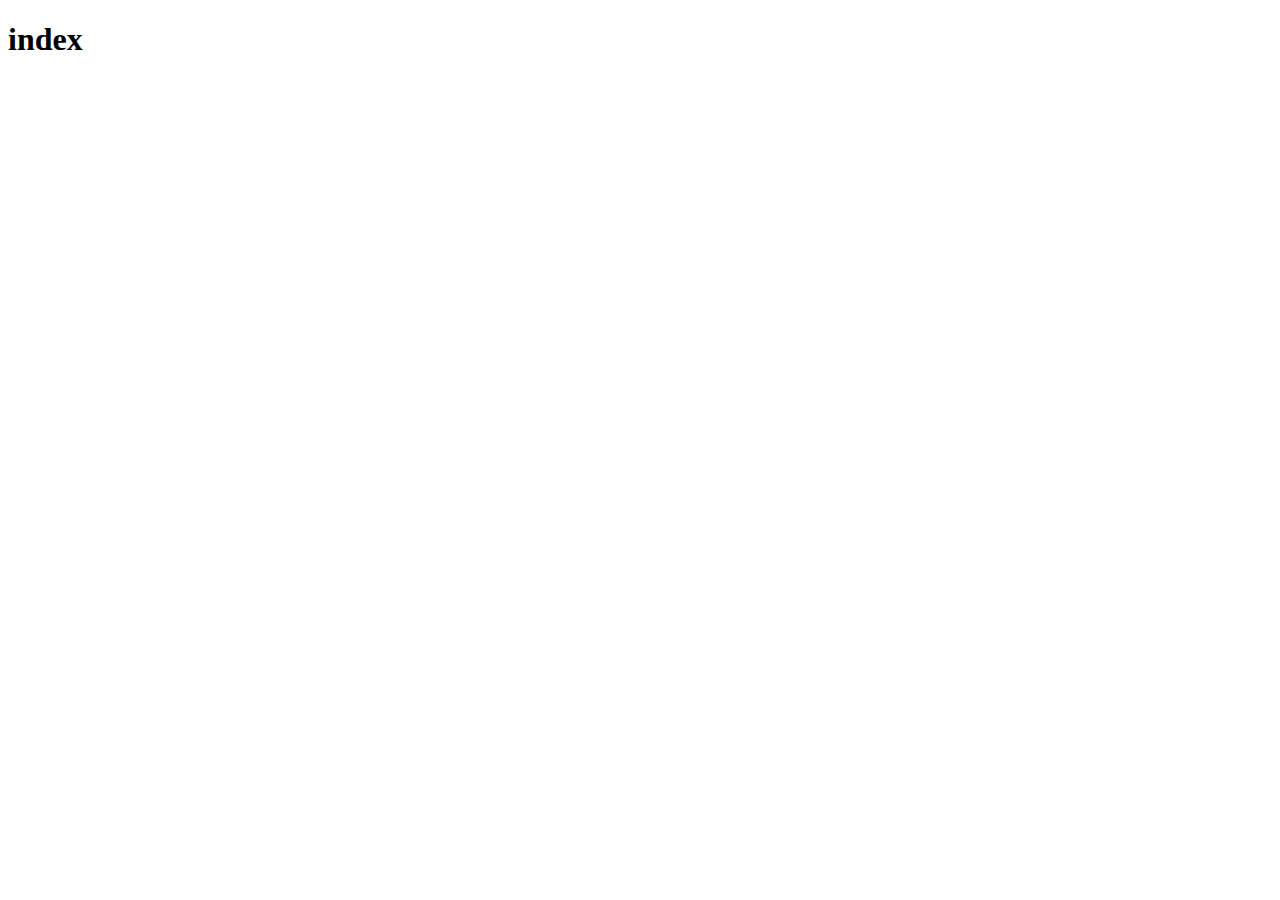
==== index.html @ ee5a2480 "完成了注册和登录的功能开发" ====
<!DOCTYPE html>
<html lang="en">

<head>
    <meta charset="UTF-8">
    <meta http-equiv="X-UA-Compatible" content="IE=edge">
    <meta name="viewport" content="width=device-width, initial-scale=1.0">
    <title>Document</title>
</head>

<body>
    <h1>index</h1>
</body>

</html>
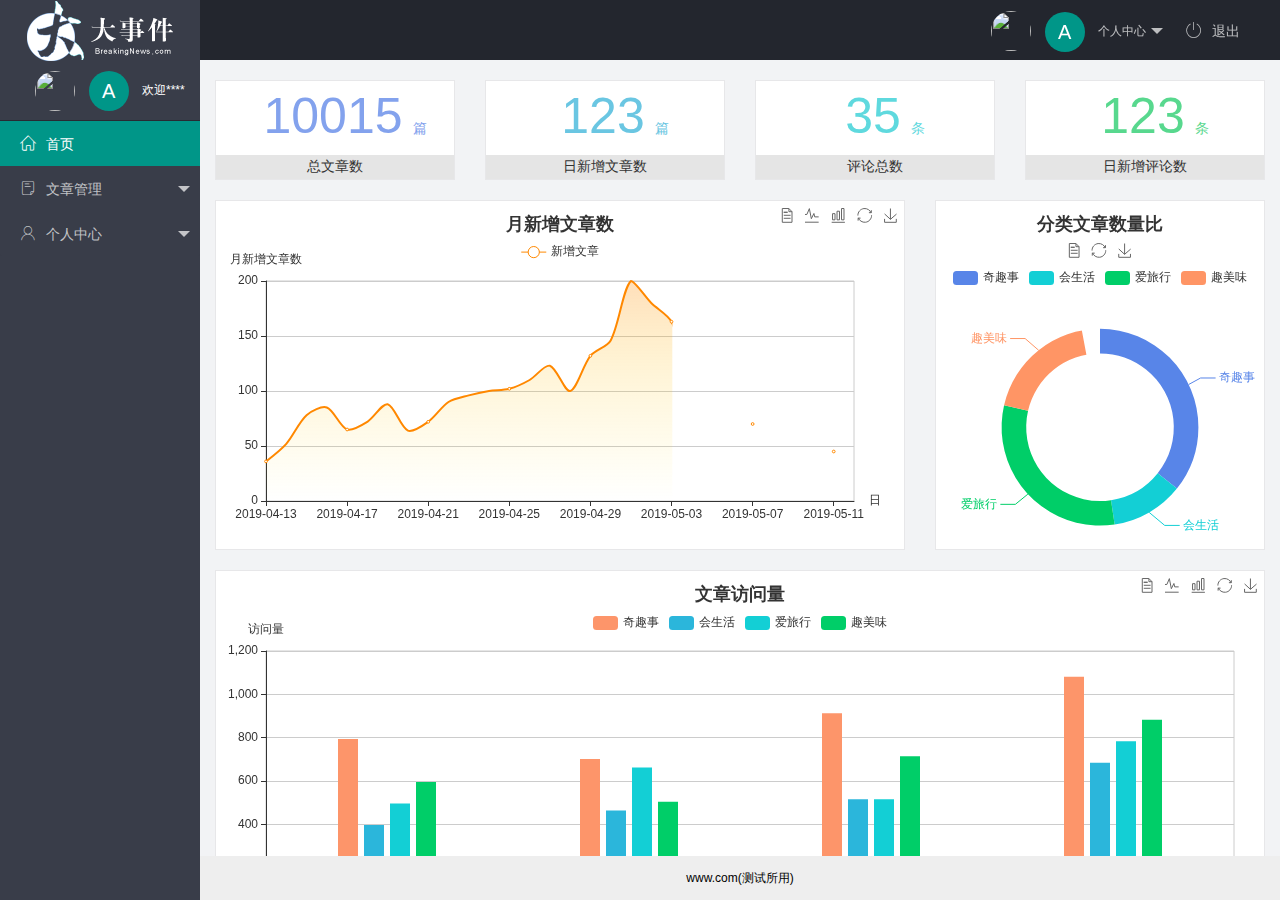
==== commit 247cc9f0: "完成了主页功能的开发" ====
--- a/index.html
+++ b/index.html
@@ -5,11 +5,96 @@
     <meta charset="UTF-8">
     <meta http-equiv="X-UA-Compatible" content="IE=edge">
     <meta name="viewport" content="width=device-width, initial-scale=1.0">
-    <title>Document</title>
+    <title>后台页面管理</title>
+    <link rel="stylesheet" href="/assets/lib/layui/css/layui.css">
+    <link rel="stylesheet" href="/assets/fonts/iconfont.css">
+    <link rel="stylesheet" href="/assets/css/index.css">
 </head>
 
 <body>
-    <h1>index</h1>
+    <div class="layui-layout layui-layout-admin">
+        <div class="layui-header">
+            <div class="layui-logo layui-hide-xs layui-bg-black">
+                <img src="/assets/images/logo.png" alt="">
+            </div>
+            <!-- 头部区域（可配合layui 已有的水平导航） -->
+
+            <ul class="layui-nav layui-layout-right">
+                <li class="layui-nav-item layui-hide layui-show-md-inline-block">
+                    <a href="javascript:;" class="userinfo">
+                        <img src="//tva1.sinaimg.cn/crop.0.0.118.118.180/5db11ff4gw1e77d3nqrv8j203b03cweg.jpg"
+                            class="layui-nav-img">
+                        <span class="text-avatar">A</span>
+                        个人中心
+                    </a>
+                    <dl class="layui-nav-child">
+                        <dd><a href="">基本资料</a></dd>
+                        <dd><a href="">更换头像</a></dd>
+                        <dd><a href="">重置密码</a></dd>
+                    </dl>
+                </li>
+                <li class="layui-nav-item" lay-header-event="menuRight" lay-unselect>
+
+                    <a href="javascript:;" id="btnLogout">
+                        <span class="iconfont icon-tuichu"></span> 退出
+                    </a>
+                </li>
+            </ul>
+        </div>
+
+        <div class="layui-side layui-bg-black">
+            <div class="layui-side-scroll">
+                <div class="userinfo">
+                    <img src="//tva1.sinaimg.cn/crop.0.0.118.118.180/5db11ff4gw1e77d3nqrv8j203b03cweg.jpg"
+                        class="layui-nav-img">
+                    <span class="text-avatar">A</span>
+                    <span id="welcome">欢迎****</span>
+                </div>
+                <!-- 左侧导航区域（可配合layui已有的垂直导航） -->
+                <ul class="layui-nav layui-nav-tree" lay-shrink="all">
+                    <li class="layui-nav-item layui-this"><a href="/home/dashboard.html" target="fm"><span
+                                class="iconfont icon-home"></span> 首页</a>
+                    </li>
+                    <li class="layui-nav-item ">
+                        <a class="" href="javascript:;"><span class="iconfont icon-16"></span> 文章管理</a>
+                        <dl class="layui-nav-child">
+                            <dd><a href="javascript:;"><i class="layui-icon layui-icon-app"></i>文章类别</a></dd>
+                            <dd><a href="javascript:;"><i class="layui-icon layui-icon-face-smile"></i>文章列表</a></dd>
+                            <dd><a href="javascript:;"><i class="layui-icon layui-icon-face-smile"></i>发布文章</a></dd>
+
+                        </dl>
+                    </li>
+                    <li class="layui-nav-item">
+                        <a href="javascript:;"><span class="iconfont icon-user"></span> 个人中心</a>
+                        <dl class="layui-nav-child">
+                            <dd><a href="javascript:;"><i class="layui-icon layui-icon-face-smile"></i>基本资料</a></dd>
+                            <dd><a href="javascript:;"><i class="layui-icon layui-icon-face-smile"></i>更换头像</a></dd>
+                            <dd><a href="javascript:;"><i class="layui-icon layui-icon-face-smile"></i>重置密码</a></dd>
+
+                        </dl>
+                    </li>
+
+                </ul>
+            </div>
+        </div>
+
+        <div class="layui-body">
+            <!-- 内容主体区域 -->
+            <iframe name="fm" src="/home/dashboard.html" frameborder="0"></iframe>
+        </div>
+
+        <div class="layui-footer">
+            <!-- 底部固定区域 -->
+            www.com(测试所用)
+        </div>
+    </div>
+    <script src="/assets/lib/layui/layui.all.js"></script>
+
+    <script src="/assets/lib/jquery.js"></script>
+    <!-- 导入发起ajax请求的baseAPI.js，以获取根路径 -->
+    <script src="/assets/js/baseAPI.js"></script>
+    <script src="/assets/js/index.js"></script>
+
 </body>
 
 </html>--- a/assets/lib/layui/css/layui.css
+++ b/assets/lib/layui/css/layui.css
@@ -0,0 +1,2 @@
+/** layui-v2.5.5 MIT License By https://www.layui.com */
+ .layui-inline,img{display:inline-block;vertical-align:middle}h1,h2,h3,h4,h5,h6{font-weight:400}.layui-edge,.layui-header,.layui-inline,.layui-main{position:relative}.layui-body,.layui-edge,.layui-elip{overflow:hidden}.layui-btn,.layui-edge,.layui-inline,img{vertical-align:middle}.layui-btn,.layui-disabled,.layui-icon,.layui-unselect{-moz-user-select:none;-webkit-user-select:none;-ms-user-select:none}.layui-elip,.layui-form-checkbox span,.layui-form-pane .layui-form-label{text-overflow:ellipsis;white-space:nowrap}.layui-breadcrumb,.layui-tree-btnGroup{visibility:hidden}blockquote,body,button,dd,div,dl,dt,form,h1,h2,h3,h4,h5,h6,input,li,ol,p,pre,td,textarea,th,ul{margin:0;padding:0;-webkit-tap-highlight-color:rgba(0,0,0,0)}a:active,a:hover{outline:0}img{border:none}li{list-style:none}table{border-collapse:collapse;border-spacing:0}h4,h5,h6{font-size:100%}button,input,optgroup,option,select,textarea{font-family:inherit;font-size:inherit;font-style:inherit;font-weight:inherit;outline:0}pre{white-space:pre-wrap;white-space:-moz-pre-wrap;white-space:-pre-wrap;white-space:-o-pre-wrap;word-wrap:break-word}body{line-height:24px;font:14px Helvetica Neue,Helvetica,PingFang SC,Tahoma,Arial,sans-serif}hr{height:1px;margin:10px 0;border:0;clear:both}a{color:#333;text-decoration:none}a:hover{color:#777}a cite{font-style:normal;*cursor:pointer}.layui-border-box,.layui-border-box *{box-sizing:border-box}.layui-box,.layui-box *{box-sizing:content-box}.layui-clear{clear:both;*zoom:1}.layui-clear:after{content:'\20';clear:both;*zoom:1;display:block;height:0}.layui-inline{*display:inline;*zoom:1}.layui-edge{display:inline-block;width:0;height:0;border-width:6px;border-style:dashed;border-color:transparent}.layui-edge-top{top:-4px;border-bottom-color:#999;border-bottom-style:solid}.layui-edge-right{border-left-color:#999;border-left-style:solid}.layui-edge-bottom{top:2px;border-top-color:#999;border-top-style:solid}.layui-edge-left{border-right-color:#999;border-right-style:solid}.layui-disabled,.layui-disabled:hover{color:#d2d2d2!important;cursor:not-allowed!important}.layui-circle{border-radius:100%}.layui-show{display:block!important}.layui-hide{display:none!important}@font-face{font-family:layui-icon;src:url(../font/iconfont.eot?v=250);src:url(../font/iconfont.eot?v=250#iefix) format('embedded-opentype'),url(../font/iconfont.woff2?v=250) format('woff2'),url(../font/iconfont.woff?v=250) format('woff'),url(../font/iconfont.ttf?v=250) format('truetype'),url(../font/iconfont.svg?v=250#layui-icon) format('svg')}.layui-icon{font-family:layui-icon!important;font-size:16px;font-style:normal;-webkit-font-smoothing:antialiased;-moz-osx-font-smoothing:grayscale}.layui-icon-reply-fill:before{content:"\e611"}.layui-icon-set-fill:before{content:"\e614"}.layui-icon-menu-fill:before{content:"\e60f"}.layui-icon-search:before{content:"\e615"}.layui-icon-share:before{content:"\e641"}.layui-icon-set-sm:before{content:"\e620"}.layui-icon-engine:before{content:"\e628"}.layui-icon-close:before{content:"\1006"}.layui-icon-close-fill:before{content:"\1007"}.layui-icon-chart-screen:before{content:"\e629"}.layui-icon-star:before{content:"\e600"}.layui-icon-circle-dot:before{content:"\e617"}.layui-icon-chat:before{content:"\e606"}.layui-icon-release:before{content:"\e609"}.layui-icon-list:before{content:"\e60a"}.layui-icon-chart:before{content:"\e62c"}.layui-icon-ok-circle:before{content:"\1005"}.layui-icon-layim-theme:before{content:"\e61b"}.layui-icon-table:before{content:"\e62d"}.layui-icon-right:before{content:"\e602"}.layui-icon-left:before{content:"\e603"}.layui-icon-cart-simple:before{content:"\e698"}.layui-icon-face-cry:before{content:"\e69c"}.layui-icon-face-smile:before{content:"\e6af"}.layui-icon-survey:before{content:"\e6b2"}.layui-icon-tree:before{content:"\e62e"}.layui-icon-upload-circle:before{content:"\e62f"}.layui-icon-add-circle:before{content:"\e61f"}.layui-icon-download-circle:before{content:"\e601"}.layui-icon-templeate-1:before{content:"\e630"}.layui-icon-util:before{content:"\e631"}.layui-icon-face-surprised:before{content:"\e664"}.layui-icon-edit:before{content:"\e642"}.layui-icon-speaker:before{content:"\e645"}.layui-icon-down:before{content:"\e61a"}.layui-icon-file:before{content:"\e621"}.layui-icon-layouts:before{content:"\e632"}.layui-icon-rate-half:before{content:"\e6c9"}.layui-icon-add-circle-fine:before{content:"\e608"}.layui-icon-prev-circle:before{content:"\e633"}.layui-icon-read:before{content:"\e705"}.layui-icon-404:before{content:"\e61c"}.layui-icon-carousel:before{content:"\e634"}.layui-icon-help:before{content:"\e607"}.layui-icon-code-circle:before{content:"\e635"}.layui-icon-water:before{content:"\e636"}.layui-icon-username:before{content:"\e66f"}.layui-icon-find-fill:before{content:"\e670"}.layui-icon-about:before{content:"\e60b"}.layui-icon-location:before{content:"\e715"}.layui-icon-up:before{content:"\e619"}.layui-icon-pause:before{content:"\e651"}.layui-icon-date:before{content:"\e637"}.layui-icon-layim-uploadfile:before{content:"\e61d"}.layui-icon-delete:before{content:"\e640"}.layui-icon-play:before{content:"\e652"}.layui-icon-top:before{content:"\e604"}.layui-icon-friends:before{content:"\e612"}.layui-icon-refresh-3:before{content:"\e9aa"}.layui-icon-ok:before{content:"\e605"}.layui-icon-layer:before{content:"\e638"}.layui-icon-face-smile-fine:before{content:"\e60c"}.layui-icon-dollar:before{content:"\e659"}.layui-icon-group:before{content:"\e613"}.layui-icon-layim-download:before{content:"\e61e"}.layui-icon-picture-fine:before{content:"\e60d"}.layui-icon-link:before{content:"\e64c"}.layui-icon-diamond:before{content:"\e735"}.layui-icon-log:before{content:"\e60e"}.layui-icon-rate-solid:before{content:"\e67a"}.layui-icon-fonts-del:before{content:"\e64f"}.layui-icon-unlink:before{content:"\e64d"}.layui-icon-fonts-clear:before{content:"\e639"}.layui-icon-triangle-r:before{content:"\e623"}.layui-icon-circle:before{content:"\e63f"}.layui-icon-radio:before{content:"\e643"}.layui-icon-align-center:before{content:"\e647"}.layui-icon-align-right:before{content:"\e648"}.layui-icon-align-left:before{content:"\e649"}.layui-icon-loading-1:before{content:"\e63e"}.layui-icon-return:before{content:"\e65c"}.layui-icon-fonts-strong:before{content:"\e62b"}.layui-icon-upload:before{content:"\e67c"}.layui-icon-dialogue:before{content:"\e63a"}.layui-icon-video:before{content:"\e6ed"}.layui-icon-headset:before{content:"\e6fc"}.layui-icon-cellphone-fine:before{content:"\e63b"}.layui-icon-add-1:before{content:"\e654"}.layui-icon-face-smile-b:before{content:"\e650"}.layui-icon-fonts-html:before{content:"\e64b"}.layui-icon-form:before{content:"\e63c"}.layui-icon-cart:before{content:"\e657"}.layui-icon-camera-fill:before{content:"\e65d"}.layui-icon-tabs:before{content:"\e62a"}.layui-icon-fonts-code:before{content:"\e64e"}.layui-icon-fire:before{content:"\e756"}.layui-icon-set:before{content:"\e716"}.layui-icon-fonts-u:before{content:"\e646"}.layui-icon-triangle-d:before{content:"\e625"}.layui-icon-tips:before{content:"\e702"}.layui-icon-picture:before{content:"\e64a"}.layui-icon-more-vertical:before{content:"\e671"}.layui-icon-flag:before{content:"\e66c"}.layui-icon-loading:before{content:"\e63d"}.layui-icon-fonts-i:before{content:"\e644"}.layui-icon-refresh-1:before{content:"\e666"}.layui-icon-rmb:before{content:"\e65e"}.layui-icon-home:before{content:"\e68e"}.layui-icon-user:before{content:"\e770"}.layui-icon-notice:before{content:"\e667"}.layui-icon-login-weibo:before{content:"\e675"}.layui-icon-voice:before{content:"\e688"}.layui-icon-upload-drag:before{content:"\e681"}.layui-icon-login-qq:before{content:"\e676"}.layui-icon-snowflake:before{content:"\e6b1"}.layui-icon-file-b:before{content:"\e655"}.layui-icon-template:before{content:"\e663"}.layui-icon-auz:before{content:"\e672"}.layui-icon-console:before{content:"\e665"}.layui-icon-app:before{content:"\e653"}.layui-icon-prev:before{content:"\e65a"}.layui-icon-website:before{content:"\e7ae"}.layui-icon-next:before{content:"\e65b"}.layui-icon-component:before{content:"\e857"}.layui-icon-more:before{content:"\e65f"}.layui-icon-login-wechat:before{content:"\e677"}.layui-icon-shrink-right:before{content:"\e668"}.layui-icon-spread-left:before{content:"\e66b"}.layui-icon-camera:before{content:"\e660"}.layui-icon-note:before{content:"\e66e"}.layui-icon-refresh:before{content:"\e669"}.layui-icon-female:before{content:"\e661"}.layui-icon-male:before{content:"\e662"}.layui-icon-password:before{content:"\e673"}.layui-icon-senior:before{content:"\e674"}.layui-icon-theme:before{content:"\e66a"}.layui-icon-tread:before{content:"\e6c5"}.layui-icon-praise:before{content:"\e6c6"}.layui-icon-star-fill:before{content:"\e658"}.layui-icon-rate:before{content:"\e67b"}.layui-icon-template-1:before{content:"\e656"}.layui-icon-vercode:before{content:"\e679"}.layui-icon-cellphone:before{content:"\e678"}.layui-icon-screen-full:before{content:"\e622"}.layui-icon-screen-restore:before{content:"\e758"}.layui-icon-cols:before{content:"\e610"}.layui-icon-export:before{content:"\e67d"}.layui-icon-print:before{content:"\e66d"}.layui-icon-slider:before{content:"\e714"}.layui-icon-addition:before{content:"\e624"}.layui-icon-subtraction:before{content:"\e67e"}.layui-icon-service:before{content:"\e626"}.layui-icon-transfer:before{content:"\e691"}.layui-main{width:1140px;margin:0 auto}.layui-header{z-index:1000;height:60px}.layui-header a:hover{transition:all .5s;-webkit-transition:all .5s}.layui-side{position:fixed;left:0;top:0;bottom:0;z-index:999;width:200px;overflow-x:hidden}.layui-side-scroll{position:relative;width:220px;height:100%;overflow-x:hidden}.layui-body{position:absolute;left:200px;right:0;top:0;bottom:0;z-index:998;width:auto;overflow-y:auto;box-sizing:border-box}.layui-layout-body{overflow:hidden}.layui-layout-admin .layui-header{background-color:#23262E}.layui-layout-admin .layui-side{top:60px;width:200px;overflow-x:hidden}.layui-layout-admin .layui-body{position:fixed;top:60px;bottom:44px}.layui-layout-admin .layui-main{width:auto;margin:0 15px}.layui-layout-admin .layui-footer{position:fixed;left:200px;right:0;bottom:0;height:44px;line-height:44px;padding:0 15px;background-color:#eee}.layui-layout-admin .layui-logo{position:absolute;left:0;top:0;width:200px;height:100%;line-height:60px;text-align:center;color:#009688;font-size:16px}.layui-layout-admin .layui-header .layui-nav{background:0 0}.layui-layout-left{position:absolute!important;left:200px;top:0}.layui-layout-right{position:absolute!important;right:0;top:0}.layui-container{position:relative;margin:0 auto;padding:0 15px;box-sizing:border-box}.layui-fluid{position:relative;margin:0 auto;padding:0 15px}.layui-row:after,.layui-row:before{content:'';display:block;clear:both}.layui-col-lg1,.layui-col-lg10,.layui-col-lg11,.layui-col-lg12,.layui-col-lg2,.layui-col-lg3,.layui-col-lg4,.layui-col-lg5,.layui-col-lg6,.layui-col-lg7,.layui-col-lg8,.layui-col-lg9,.layui-col-md1,.layui-col-md10,.layui-col-md11,.layui-col-md12,.layui-col-md2,.layui-col-md3,.layui-col-md4,.layui-col-md5,.layui-col-md6,.layui-col-md7,.layui-col-md8,.layui-col-md9,.layui-col-sm1,.layui-col-sm10,.layui-col-sm11,.layui-col-sm12,.layui-col-sm2,.layui-col-sm3,.layui-col-sm4,.layui-col-sm5,.layui-col-sm6,.layui-col-sm7,.layui-col-sm8,.layui-col-sm9,.layui-col-xs1,.layui-col-xs10,.layui-col-xs11,.layui-col-xs12,.layui-col-xs2,.layui-col-xs3,.layui-col-xs4,.layui-col-xs5,.layui-col-xs6,.layui-col-xs7,.layui-col-xs8,.layui-col-xs9{position:relative;display:block;box-sizing:border-box}.layui-col-xs1,.layui-col-xs10,.layui-col-xs11,.layui-col-xs12,.layui-col-xs2,.layui-col-xs3,.layui-col-xs4,.layui-col-xs5,.layui-col-xs6,.layui-col-xs7,.layui-col-xs8,.layui-col-xs9{float:left}.layui-col-xs1{width:8.33333333%}.layui-col-xs2{width:16.66666667%}.layui-col-xs3{width:25%}.layui-col-xs4{width:33.33333333%}.layui-col-xs5{width:41.66666667%}.layui-col-xs6{width:50%}.layui-col-xs7{width:58.33333333%}.layui-col-xs8{width:66.66666667%}.layui-col-xs9{width:75%}.layui-col-xs10{width:83.33333333%}.layui-col-xs11{width:91.66666667%}.layui-col-xs12{width:100%}.layui-col-xs-offset1{margin-left:8.33333333%}.layui-col-xs-offset2{margin-left:16.66666667%}.layui-col-xs-offset3{margin-left:25%}.layui-col-xs-offset4{margin-left:33.33333333%}.layui-col-xs-offset5{margin-left:41.66666667%}.layui-col-xs-offset6{margin-left:50%}.layui-col-xs-offset7{margin-left:58.33333333%}.layui-col-xs-offset8{margin-left:66.66666667%}.layui-col-xs-offset9{margin-left:75%}.layui-col-xs-offset10{margin-left:83.33333333%}.layui-col-xs-offset11{margin-left:91.66666667%}.layui-col-xs-offset12{margin-left:100%}@media screen and (max-width:768px){.layui-hide-xs{display:none!important}.layui-show-xs-block{display:block!important}.layui-show-xs-inline{display:inline!important}.layui-show-xs-inline-block{display:inline-block!important}}@media screen and (min-width:768px){.layui-container{width:750px}.layui-hide-sm{display:none!important}.layui-show-sm-block{display:block!important}.layui-show-sm-inline{display:inline!important}.layui-show-sm-inline-block{display:inline-block!important}.layui-col-sm1,.layui-col-sm10,.layui-col-sm11,.layui-col-sm12,.layui-col-sm2,.layui-col-sm3,.layui-col-sm4,.layui-col-sm5,.layui-col-sm6,.layui-col-sm7,.layui-col-sm8,.layui-col-sm9{float:left}.layui-col-sm1{width:8.33333333%}.layui-col-sm2{width:16.66666667%}.layui-col-sm3{width:25%}.layui-col-sm4{width:33.33333333%}.layui-col-sm5{width:41.66666667%}.layui-col-sm6{width:50%}.layui-col-sm7{width:58.33333333%}.layui-col-sm8{width:66.66666667%}.layui-col-sm9{width:75%}.layui-col-sm10{width:83.33333333%}.layui-col-sm11{width:91.66666667%}.layui-col-sm12{width:100%}.layui-col-sm-offset1{margin-left:8.33333333%}.layui-col-sm-offset2{margin-left:16.66666667%}.layui-col-sm-offset3{margin-left:25%}.layui-col-sm-offset4{margin-left:33.33333333%}.layui-col-sm-offset5{margin-left:41.66666667%}.layui-col-sm-offset6{margin-left:50%}.layui-col-sm-offset7{margin-left:58.33333333%}.layui-col-sm-offset8{margin-left:66.66666667%}.layui-col-sm-offset9{margin-left:75%}.layui-col-sm-offset10{margin-left:83.33333333%}.layui-col-sm-offset11{margin-left:91.66666667%}.layui-col-sm-offset12{margin-left:100%}}@media screen and (min-width:992px){.layui-container{width:970px}.layui-hide-md{display:none!important}.layui-show-md-block{display:block!important}.layui-show-md-inline{display:inline!important}.layui-show-md-inline-block{display:inline-block!important}.layui-col-md1,.layui-col-md10,.layui-col-md11,.layui-col-md12,.layui-col-md2,.layui-col-md3,.layui-col-md4,.layui-col-md5,.layui-col-md6,.layui-col-md7,.layui-col-md8,.layui-col-md9{float:left}.layui-col-md1{width:8.33333333%}.layui-col-md2{width:16.66666667%}.layui-col-md3{width:25%}.layui-col-md4{width:33.33333333%}.layui-col-md5{width:41.66666667%}.layui-col-md6{width:50%}.layui-col-md7{width:58.33333333%}.layui-col-md8{width:66.66666667%}.layui-col-md9{width:75%}.layui-col-md10{width:83.33333333%}.layui-col-md11{width:91.66666667%}.layui-col-md12{width:100%}.layui-col-md-offset1{margin-left:8.33333333%}.layui-col-md-offset2{margin-left:16.66666667%}.layui-col-md-offset3{margin-left:25%}.layui-col-md-offset4{margin-left:33.33333333%}.layui-col-md-offset5{margin-left:41.66666667%}.layui-col-md-offset6{margin-left:50%}.layui-col-md-offset7{margin-left:58.33333333%}.layui-col-md-offset8{margin-left:66.66666667%}.layui-col-md-offset9{margin-left:75%}.layui-col-md-offset10{margin-left:83.33333333%}.layui-col-md-offset11{margin-left:91.66666667%}.layui-col-md-offset12{margin-left:100%}}@media screen and (min-width:1200px){.layui-container{width:1170px}.layui-hide-lg{display:none!important}.layui-show-lg-block{display:block!important}.layui-show-lg-inline{display:inline!important}.layui-show-lg-inline-block{display:inline-block!important}.layui-col-lg1,.layui-col-lg10,.layui-col-lg11,.layui-col-lg12,.layui-col-lg2,.layui-col-lg3,.layui-col-lg4,.layui-col-lg5,.layui-col-lg6,.layui-col-lg7,.layui-col-lg8,.layui-col-lg9{float:left}.layui-col-lg1{width:8.33333333%}.layui-col-lg2{width:16.66666667%}.layui-col-lg3{width:25%}.layui-col-lg4{width:33.33333333%}.layui-col-lg5{width:41.66666667%}.layui-col-lg6{width:50%}.layui-col-lg7{width:58.33333333%}.layui-col-lg8{width:66.66666667%}.layui-col-lg9{width:75%}.layui-col-lg10{width:83.33333333%}.layui-col-lg11{width:91.66666667%}.layui-col-lg12{width:100%}.layui-col-lg-offset1{margin-left:8.33333333%}.layui-col-lg-offset2{margin-left:16.66666667%}.layui-col-lg-offset3{margin-left:25%}.layui-col-lg-offset4{margin-left:33.33333333%}.layui-col-lg-offset5{margin-left:41.66666667%}.layui-col-lg-offset6{margin-left:50%}.layui-col-lg-offset7{margin-left:58.33333333%}.layui-col-lg-offset8{margin-left:66.66666667%}.layui-col-lg-offset9{margin-left:75%}.layui-col-lg-offset10{margin-left:83.33333333%}.layui-col-lg-offset11{margin-left:91.66666667%}.layui-col-lg-offset12{margin-left:100%}}.layui-col-space1{margin:-.5px}.layui-col-space1>*{padding:.5px}.layui-col-space3{margin:-1.5px}.layui-col-space3>*{padding:1.5px}.layui-col-space5{margin:-2.5px}.layui-col-space5>*{padding:2.5px}.layui-col-space8{margin:-3.5px}.layui-col-space8>*{padding:3.5px}.layui-col-space10{margin:-5px}.layui-col-space10>*{padding:5px}.layui-col-space12{margin:-6px}.layui-col-space12>*{padding:6px}.layui-col-space15{margin:-7.5px}.layui-col-space15>*{padding:7.5px}.layui-col-space18{margin:-9px}.layui-col-space18>*{padding:9px}.layui-col-space20{margin:-10px}.layui-col-space20>*{padding:10px}.layui-col-space22{margin:-11px}.layui-col-space22>*{padding:11px}.layui-col-space25{margin:-12.5px}.layui-col-space25>*{padding:12.5px}.layui-col-space30{margin:-15px}.layui-col-space30>*{padding:15px}.layui-btn,.layui-input,.layui-select,.layui-textarea,.layui-upload-button{outline:0;-webkit-appearance:none;transition:all .3s;-webkit-transition:all .3s;box-sizing:border-box}.layui-elem-quote{margin-bottom:10px;padding:15px;line-height:22px;border-left:5px solid #009688;border-radius:0 2px 2px 0;background-color:#f2f2f2}.layui-quote-nm{border-style:solid;border-width:1px 1px 1px 5px;background:0 0}.layui-elem-field{margin-bottom:10px;padding:0;border-width:1px;border-style:solid}.layui-elem-field legend{margin-left:20px;padding:0 10px;font-size:20px;font-weight:300}.layui-field-title{margin:10px 0 20px;border-width:1px 0 0}.layui-field-box{padding:10px 15px}.layui-field-title .layui-field-box{padding:10px 0}.layui-progress{position:relative;height:6px;border-radius:20px;background-color:#e2e2e2}.layui-progress-bar{position:absolute;left:0;top:0;width:0;max-width:100%;height:6px;border-radius:20px;text-align:right;background-color:#5FB878;transition:all .3s;-webkit-transition:all .3s}.layui-progress-big,.layui-progress-big .layui-progress-bar{height:18px;line-height:18px}.layui-progress-text{position:relative;top:-20px;line-height:18px;font-size:12px;color:#666}.layui-progress-big .layui-progress-text{position:static;padding:0 10px;color:#fff}.layui-collapse{border-width:1px;border-style:solid;border-radius:2px}.layui-colla-content,.layui-colla-item{border-top-width:1px;border-top-style:solid}.layui-colla-item:first-child{border-top:none}.layui-colla-title{position:relative;height:42px;line-height:42px;padding:0 15px 0 35px;color:#333;background-color:#f2f2f2;cursor:pointer;font-size:14px;overflow:hidden}.layui-colla-content{display:none;padding:10px 15px;line-height:22px;color:#666}.layui-colla-icon{position:absolute;left:15px;top:0;font-size:14px}.layui-card{margin-bottom:15px;border-radius:2px;background-color:#fff;box-shadow:0 1px 2px 0 rgba(0,0,0,.05)}.layui-card:last-child{margin-bottom:0}.layui-card-header{position:relative;height:42px;line-height:42px;padding:0 15px;border-bottom:1px solid #f6f6f6;color:#333;border-radius:2px 2px 0 0;font-size:14px}.layui-bg-black,.layui-bg-blue,.layui-bg-cyan,.layui-bg-green,.layui-bg-orange,.layui-bg-red{color:#fff!important}.layui-card-body{position:relative;padding:10px 15px;line-height:24px}.layui-card-body[pad15]{padding:15px}.layui-card-body[pad20]{padding:20px}.layui-card-body .layui-table{margin:5px 0}.layui-card .layui-tab{margin:0}.layui-panel-window{position:relative;padding:15px;border-radius:0;border-top:5px solid #E6E6E6;background-color:#fff}.layui-auxiliar-moving{position:fixed;left:0;right:0;top:0;bottom:0;width:100%;height:100%;background:0 0;z-index:9999999999}.layui-form-label,.layui-form-mid,.layui-form-select,.layui-input-block,.layui-input-inline,.layui-textarea{position:relative}.layui-bg-red{background-color:#FF5722!important}.layui-bg-orange{background-color:#FFB800!important}.layui-bg-green{background-color:#009688!important}.layui-bg-cyan{background-color:#2F4056!important}.layui-bg-blue{background-color:#1E9FFF!important}.layui-bg-black{background-color:#393D49!important}.layui-bg-gray{background-color:#eee!important;color:#666!important}.layui-badge-rim,.layui-colla-content,.layui-colla-item,.layui-collapse,.layui-elem-field,.layui-form-pane .layui-form-item[pane],.layui-form-pane .layui-form-label,.layui-input,.layui-layedit,.layui-layedit-tool,.layui-quote-nm,.layui-select,.layui-tab-bar,.layui-tab-card,.layui-tab-title,.layui-tab-title .layui-this:after,.layui-textarea{border-color:#e6e6e6}.layui-timeline-item:before,hr{background-color:#e6e6e6}.layui-text{line-height:22px;font-size:14px;color:#666}.layui-text h1,.layui-text h2,.layui-text h3{font-weight:500;color:#333}.layui-text h1{font-size:30px}.layui-text h2{font-size:24px}.layui-text h3{font-size:18px}.layui-text a:not(.layui-btn){color:#01AAED}.layui-text a:not(.layui-btn):hover{text-decoration:underline}.layui-text ul{padding:5px 0 5px 15px}.layui-text ul li{margin-top:5px;list-style-type:disc}.layui-text em,.layui-word-aux{color:#999!important;padding:0 5px!important}.layui-btn{display:inline-block;height:38px;line-height:38px;padding:0 18px;background-color:#009688;color:#fff;white-space:nowrap;text-align:center;font-size:14px;border:none;border-radius:2px;cursor:pointer}.layui-btn:hover{opacity:.8;filter:alpha(opacity=80);color:#fff}.layui-btn:active{opacity:1;filter:alpha(opacity=100)}.layui-btn+.layui-btn{margin-left:10px}.layui-btn-container{font-size:0}.layui-btn-container .layui-btn{margin-right:10px;margin-bottom:10px}.layui-btn-container .layui-btn+.layui-btn{margin-left:0}.layui-table .layui-btn-container .layui-btn{margin-bottom:9px}.layui-btn-radius{border-radius:100px}.layui-btn .layui-icon{margin-right:3px;font-size:18px;vertical-align:bottom;vertical-align:middle\9}.layui-btn-primary{border:1px solid #C9C9C9;background-color:#fff;color:#555}.layui-btn-primary:hover{border-color:#009688;color:#333}.layui-btn-normal{background-color:#1E9FFF}.layui-btn-warm{background-color:#FFB800}.layui-btn-danger{background-color:#FF5722}.layui-btn-checked{background-color:#5FB878}.layui-btn-disabled,.layui-btn-disabled:active,.layui-btn-disabled:hover{border:1px solid #e6e6e6;background-color:#FBFBFB;color:#C9C9C9;cursor:not-allowed;opacity:1}.layui-btn-lg{height:44px;line-height:44px;padding:0 25px;font-size:16px}.layui-btn-sm{height:30px;line-height:30px;padding:0 10px;font-size:12px}.layui-btn-sm i{font-size:16px!important}.layui-btn-xs{height:22px;line-height:22px;padding:0 5px;font-size:12px}.layui-btn-xs i{font-size:14px!important}.layui-btn-group{display:inline-block;vertical-align:middle;font-size:0}.layui-btn-group .layui-btn{margin-left:0!important;margin-right:0!important;border-left:1px solid rgba(255,255,255,.5);border-radius:0}.layui-btn-group .layui-btn-primary{border-left:none}.layui-btn-group .layui-btn-primary:hover{border-color:#C9C9C9;color:#009688}.layui-btn-group .layui-btn:first-child{border-left:none;border-radius:2px 0 0 2px}.layui-btn-group .layui-btn-primary:first-child{border-left:1px solid #c9c9c9}.layui-btn-group .layui-btn:last-child{border-radius:0 2px 2px 0}.layui-btn-group .layui-btn+.layui-btn{margin-left:0}.layui-btn-group+.layui-btn-group{margin-left:10px}.layui-btn-fluid{width:100%}.layui-input,.layui-select,.layui-textarea{height:38px;line-height:1.3;line-height:38px\9;border-width:1px;border-style:solid;background-color:#fff;border-radius:2px}.layui-input::-webkit-input-placeholder,.layui-select::-webkit-input-placeholder,.layui-textarea::-webkit-input-placeholder{line-height:1.3}.layui-input,.layui-textarea{display:block;width:100%;padding-left:10px}.layui-input:hover,.layui-textarea:hover{border-color:#D2D2D2!important}.layui-input:focus,.layui-textarea:focus{border-color:#C9C9C9!important}.layui-textarea{min-height:100px;height:auto;line-height:20px;padding:6px 10px;resize:vertical}.layui-select{padding:0 10px}.layui-form input[type=checkbox],.layui-form input[type=radio],.layui-form select{display:none}.layui-form [lay-ignore]{display:initial}.layui-form-item{margin-bottom:15px;clear:both;*zoom:1}.layui-form-item:after{content:'\20';clear:both;*zoom:1;display:block;height:0}.layui-form-label{float:left;display:block;padding:9px 15px;width:80px;font-weight:400;line-height:20px;text-align:right}.layui-form-label-col{display:block;float:none;padding:9px 0;line-height:20px;text-align:left}.layui-form-item .layui-inline{margin-bottom:5px;margin-right:10px}.layui-input-block{margin-left:110px;min-height:36px}.layui-input-inline{display:inline-block;vertical-align:middle}.layui-form-item .layui-input-inline{float:left;width:190px;margin-right:10px}.layui-form-text .layui-input-inline{width:auto}.layui-form-mid{float:left;display:block;padding:9px 0!important;line-height:20px;margin-right:10px}.layui-form-danger+.layui-form-select .layui-input,.layui-form-danger:focus{border-color:#FF5722!important}.layui-form-select .layui-input{padding-right:30px;cursor:pointer}.layui-form-select .layui-edge{position:absolute;right:10px;top:50%;margin-top:-3px;cursor:pointer;border-width:6px;border-top-color:#c2c2c2;border-top-style:solid;transition:all .3s;-webkit-transition:all .3s}.layui-form-select dl{display:none;position:absolute;left:0;top:42px;padding:5px 0;z-index:899;min-width:100%;border:1px solid #d2d2d2;max-height:300px;overflow-y:auto;background-color:#fff;border-radius:2px;box-shadow:0 2px 4px rgba(0,0,0,.12);box-sizing:border-box}.layui-form-select dl dd,.layui-form-select dl dt{padding:0 10px;line-height:36px;white-space:nowrap;overflow:hidden;text-overflow:ellipsis}.layui-form-select dl dt{font-size:12px;color:#999}.layui-form-select dl dd{cursor:pointer}.layui-form-select dl dd:hover{background-color:#f2f2f2;-webkit-transition:.5s all;transition:.5s all}.layui-form-select .layui-select-group dd{padding-left:20px}.layui-form-select dl dd.layui-select-tips{padding-left:10px!important;color:#999}.layui-form-select dl dd.layui-this{background-color:#5FB878;color:#fff}.layui-form-checkbox,.layui-form-select dl dd.layui-disabled{background-color:#fff}.layui-form-selected dl{display:block}.layui-form-checkbox,.layui-form-checkbox *,.layui-form-switch{display:inline-block;vertical-align:middle}.layui-form-selected .layui-edge{margin-top:-9px;-webkit-transform:rotate(180deg);transform:rotate(180deg);margin-top:-3px\9}:root .layui-form-selected .layui-edge{margin-top:-9px\0/IE9}.layui-form-selectup dl{top:auto;bottom:42px}.layui-select-none{margin:5px 0;text-align:center;color:#999}.layui-select-disabled .layui-disabled{border-color:#eee!important}.layui-select-disabled .layui-edge{border-top-color:#d2d2d2}.layui-form-checkbox{position:relative;height:30px;line-height:30px;margin-right:10px;padding-right:30px;cursor:pointer;font-size:0;-webkit-transition:.1s linear;transition:.1s linear;box-sizing:border-box}.layui-form-checkbox span{padding:0 10px;height:100%;font-size:14px;border-radius:2px 0 0 2px;background-color:#d2d2d2;color:#fff;overflow:hidden}.layui-form-checkbox:hover span{background-color:#c2c2c2}.layui-form-checkbox i{position:absolute;right:0;top:0;width:30px;height:28px;border:1px solid #d2d2d2;border-left:none;border-radius:0 2px 2px 0;color:#fff;font-size:20px;text-align:center}.layui-form-checkbox:hover i{border-color:#c2c2c2;color:#c2c2c2}.layui-form-checked,.layui-form-checked:hover{border-color:#5FB878}.layui-form-checked span,.layui-form-checked:hover span{background-color:#5FB878}.layui-form-checked i,.layui-form-checked:hover i{color:#5FB878}.layui-form-item .layui-form-checkbox{margin-top:4px}.layui-form-checkbox[lay-skin=primary]{height:auto!important;line-height:normal!important;min-width:18px;min-height:18px;border:none!important;margin-right:0;padding-left:28px;padding-right:0;background:0 0}.layui-form-checkbox[lay-skin=primary] span{padding-left:0;padding-right:15px;line-height:18px;background:0 0;color:#666}.layui-form-checkbox[lay-skin=primary] i{right:auto;left:0;width:16px;height:16px;line-height:16px;border:1px solid #d2d2d2;font-size:12px;border-radius:2px;background-color:#fff;-webkit-transition:.1s linear;transition:.1s linear}.layui-form-checkbox[lay-skin=primary]:hover i{border-color:#5FB878;color:#fff}.layui-form-checked[lay-skin=primary] i{border-color:#5FB878!important;background-color:#5FB878;color:#fff}.layui-checkbox-disbaled[lay-skin=primary] span{background:0 0!important;color:#c2c2c2}.layui-checkbox-disbaled[lay-skin=primary]:hover i{border-color:#d2d2d2}.layui-form-item .layui-form-checkbox[lay-skin=primary]{margin-top:10px}.layui-form-switch{position:relative;height:22px;line-height:22px;min-width:35px;padding:0 5px;margin-top:8px;border:1px solid #d2d2d2;border-radius:20px;cursor:pointer;background-color:#fff;-webkit-transition:.1s linear;transition:.1s linear}.layui-form-switch i{position:absolute;left:5px;top:3px;width:16px;height:16px;border-radius:20px;background-color:#d2d2d2;-webkit-transition:.1s linear;transition:.1s linear}.layui-form-switch em{position:relative;top:0;width:25px;margin-left:21px;padding:0!important;text-align:center!important;color:#999!important;font-style:normal!important;font-size:12px}.layui-form-onswitch{border-color:#5FB878;background-color:#5FB878}.layui-checkbox-disbaled,.layui-checkbox-disbaled i{border-color:#e2e2e2!important}.layui-form-onswitch i{left:100%;margin-left:-21px;background-color:#fff}.layui-form-onswitch em{margin-left:5px;margin-right:21px;color:#fff!important}.layui-checkbox-disbaled span{background-color:#e2e2e2!important}.layui-checkbox-disbaled:hover i{color:#fff!important}[lay-radio]{display:none}.layui-form-radio,.layui-form-radio *{display:inline-block;vertical-align:middle}.layui-form-radio{line-height:28px;margin:6px 10px 0 0;padding-right:10px;cursor:pointer;font-size:0}.layui-form-radio *{font-size:14px}.layui-form-radio>i{margin-right:8px;font-size:22px;color:#c2c2c2}.layui-form-radio>i:hover,.layui-form-radioed>i{color:#5FB878}.layui-radio-disbaled>i{color:#e2e2e2!important}.layui-form-pane .layui-form-label{width:110px;padding:8px 15px;height:38px;line-height:20px;border-width:1px;border-style:solid;border-radius:2px 0 0 2px;text-align:center;background-color:#FBFBFB;overflow:hidden;box-sizing:border-box}.layui-form-pane .layui-input-inline{margin-left:-1px}.layui-form-pane .layui-input-block{margin-left:110px;left:-1px}.layui-form-pane .layui-input{border-radius:0 2px 2px 0}.layui-form-pane .layui-form-text .layui-form-label{float:none;width:100%;border-radius:2px;box-sizing:border-box;text-align:left}.layui-form-pane .layui-form-text .layui-input-inline{display:block;margin:0;top:-1px;clear:both}.layui-form-pane .layui-form-text .layui-input-block{margin:0;left:0;top:-1px}.layui-form-pane .layui-form-text .layui-textarea{min-height:100px;border-radius:0 0 2px 2px}.layui-form-pane .layui-form-checkbox{margin:4px 0 4px 10px}.layui-form-pane .layui-form-radio,.layui-form-pane .layui-form-switch{margin-top:6px;margin-left:10px}.layui-form-pane .layui-form-item[pane]{position:relative;border-width:1px;border-style:solid}.layui-form-pane .layui-form-item[pane] .layui-form-label{position:absolute;left:0;top:0;height:100%;border-width:0 1px 0 0}.layui-form-pane .layui-form-item[pane] .layui-input-inline{margin-left:110px}@media screen and (max-width:450px){.layui-form-item .layui-form-label{text-overflow:ellipsis;overflow:hidden;white-space:nowrap}.layui-form-item .layui-inline{display:block;margin-right:0;margin-bottom:20px;clear:both}.layui-form-item .layui-inline:after{content:'\20';clear:both;display:block;height:0}.layui-form-item .layui-input-inline{display:block;float:none;left:-3px;width:auto;margin:0 0 10px 112px}.layui-form-item .layui-input-inline+.layui-form-mid{margin-left:110px;top:-5px;padding:0}.layui-form-item .layui-form-checkbox{margin-right:5px;margin-bottom:5px}}.layui-layedit{border-width:1px;border-style:solid;border-radius:2px}.layui-layedit-tool{padding:3px 5px;border-bottom-width:1px;border-bottom-style:solid;font-size:0}.layedit-tool-fixed{position:fixed;top:0;border-top:1px solid #e2e2e2}.layui-layedit-tool .layedit-tool-mid,.layui-layedit-tool .layui-icon{display:inline-block;vertical-align:middle;text-align:center;font-size:14px}.layui-layedit-tool .layui-icon{position:relative;width:32px;height:30px;line-height:30px;margin:3px 5px;color:#777;cursor:pointer;border-radius:2px}.layui-layedit-tool .layui-icon:hover{color:#393D49}.layui-layedit-tool .layui-icon:active{color:#000}.layui-layedit-tool .layedit-tool-active{background-color:#e2e2e2;color:#000}.layui-layedit-tool .layui-disabled,.layui-layedit-tool .layui-disabled:hover{color:#d2d2d2;cursor:not-allowed}.layui-layedit-tool .layedit-tool-mid{width:1px;height:18px;margin:0 10px;background-color:#d2d2d2}.layedit-tool-html{width:50px!important;font-size:30px!important}.layedit-tool-b,.layedit-tool-code,.layedit-tool-help{font-size:16px!important}.layedit-tool-d,.layedit-tool-face,.layedit-tool-image,.layedit-tool-unlink{font-size:18px!important}.layedit-tool-image input{position:absolute;font-size:0;left:0;top:0;width:100%;height:100%;opacity:.01;filter:Alpha(opacity=1);cursor:pointer}.layui-layedit-iframe iframe{display:block;width:100%}#LAY_layedit_code{overflow:hidden}.layui-laypage{display:inline-block;*display:inline;*zoom:1;vertical-align:middle;margin:10px 0;font-size:0}.layui-laypage>a:first-child,.layui-laypage>a:first-child em{border-radius:2px 0 0 2px}.layui-laypage>a:last-child,.layui-laypage>a:last-child em{border-radius:0 2px 2px 0}.layui-laypage>:first-child{margin-left:0!important}.layui-laypage>:last-child{margin-right:0!important}.layui-laypage a,.layui-laypage button,.layui-laypage input,.layui-laypage select,.layui-laypage span{border:1px solid #e2e2e2}.layui-laypage a,.layui-laypage span{display:inline-block;*display:inline;*zoom:1;vertical-align:middle;padding:0 15px;height:28px;line-height:28px;margin:0 -1px 5px 0;background-color:#fff;color:#333;font-size:12px}.layui-flow-more a *,.layui-laypage input,.layui-table-view select[lay-ignore]{display:inline-block}.layui-laypage a:hover{color:#009688}.layui-laypage em{font-style:normal}.layui-laypage .layui-laypage-spr{color:#999;font-weight:700}.layui-laypage a{text-decoration:none}.layui-laypage .layui-laypage-curr{position:relative}.layui-laypage .layui-laypage-curr em{position:relative;color:#fff}.layui-laypage .layui-laypage-curr .layui-laypage-em{position:absolute;left:-1px;top:-1px;padding:1px;width:100%;height:100%;background-color:#009688}.layui-laypage-em{border-radius:2px}.layui-laypage-next em,.layui-laypage-prev em{font-family:Sim sun;font-size:16px}.layui-laypage .layui-laypage-count,.layui-laypage .layui-laypage-limits,.layui-laypage .layui-laypage-refresh,.layui-laypage .layui-laypage-skip{margin-left:10px;margin-right:10px;padding:0;border:none}.layui-laypage .layui-laypage-limits,.layui-laypage .layui-laypage-refresh{vertical-align:top}.layui-laypage .layui-laypage-refresh i{font-size:18px;cursor:pointer}.layui-laypage select{height:22px;padding:3px;border-radius:2px;cursor:pointer}.layui-laypage .layui-laypage-skip{height:30px;line-height:30px;color:#999}.layui-laypage button,.layui-laypage input{height:30px;line-height:30px;border-radius:2px;vertical-align:top;background-color:#fff;box-sizing:border-box}.layui-laypage input{width:40px;margin:0 10px;padding:0 3px;text-align:center}.layui-laypage input:focus,.layui-laypage select:focus{border-color:#009688!important}.layui-laypage button{margin-left:10px;padding:0 10px;cursor:pointer}.layui-table,.layui-table-view{margin:10px 0}.layui-flow-more{margin:10px 0;text-align:center;color:#999;font-size:14px}.layui-flow-more a{height:32px;line-height:32px}.layui-flow-more a *{vertical-align:top}.layui-flow-more a cite{padding:0 20px;border-radius:3px;background-color:#eee;color:#333;font-style:normal}.layui-flow-more a cite:hover{opacity:.8}.layui-flow-more a i{font-size:30px;color:#737383}.layui-table{width:100%;background-color:#fff;color:#666}.layui-table tr{transition:all .3s;-webkit-transition:all .3s}.layui-table th{text-align:left;font-weight:400}.layui-table tbody tr:hover,.layui-table thead tr,.layui-table-click,.layui-table-header,.layui-table-hover,.layui-table-mend,.layui-table-patch,.layui-table-tool,.layui-table-total,.layui-table-total tr,.layui-table[lay-even] tr:nth-child(even){background-color:#f2f2f2}.layui-table td,.layui-table th,.layui-table-col-set,.layui-table-fixed-r,.layui-table-grid-down,.layui-table-header,.layui-table-page,.layui-table-tips-main,.layui-table-tool,.layui-table-total,.layui-table-view,.layui-table[lay-skin=line],.layui-table[lay-skin=row]{border-width:1px;border-style:solid;border-color:#e6e6e6}.layui-table td,.layui-table th{position:relative;padding:9px 15px;min-height:20px;line-height:20px;font-size:14px}.layui-table[lay-skin=line] td,.layui-table[lay-skin=line] th{border-width:0 0 1px}.layui-table[lay-skin=row] td,.layui-table[lay-skin=row] th{border-width:0 1px 0 0}.layui-table[lay-skin=nob] td,.layui-table[lay-skin=nob] th{border:none}.layui-table img{max-width:100px}.layui-table[lay-size=lg] td,.layui-table[lay-size=lg] th{padding:15px 30px}.layui-table-view .layui-table[lay-size=lg] .layui-table-cell{height:40px;line-height:40px}.layui-table[lay-size=sm] td,.layui-table[lay-size=sm] th{font-size:12px;padding:5px 10px}.layui-table-view .layui-table[lay-size=sm] .layui-table-cell{height:20px;line-height:20px}.layui-table[lay-data]{display:none}.layui-table-box{position:relative;overflow:hidden}.layui-table-view .layui-table{position:relative;width:auto;margin:0}.layui-table-view .layui-table[lay-skin=line]{border-width:0 1px 0 0}.layui-table-view .layui-table[lay-skin=row]{border-width:0 0 1px}.layui-table-view .layui-table td,.layui-table-view .layui-table th{padding:5px 0;border-top:none;border-left:none}.layui-table-view .layui-table th.layui-unselect .layui-table-cell span{cursor:pointer}.layui-table-view .layui-table td{cursor:default}.layui-table-view .layui-table td[data-edit=text]{cursor:text}.layui-table-view .layui-form-checkbox[lay-skin=primary] i{width:18px;height:18px}.layui-table-view .layui-form-radio{line-height:0;padding:0}.layui-table-view .layui-form-radio>i{margin:0;font-size:20px}.layui-table-init{position:absolute;left:0;top:0;width:100%;height:100%;text-align:center;z-index:110}.layui-table-init .layui-icon{position:absolute;left:50%;top:50%;margin:-15px 0 0 -15px;font-size:30px;color:#c2c2c2}.layui-table-header{border-width:0 0 1px;overflow:hidden}.layui-table-header .layui-table{margin-bottom:-1px}.layui-table-tool .layui-inline[lay-event]{position:relative;width:26px;height:26px;padding:5px;line-height:16px;margin-right:10px;text-align:center;color:#333;border:1px solid #ccc;cursor:pointer;-webkit-transition:.5s all;transition:.5s all}.layui-table-tool .layui-inline[lay-event]:hover{border:1px solid #999}.layui-table-tool-temp{padding-right:120px}.layui-table-tool-self{position:absolute;right:17px;top:10px}.layui-table-tool .layui-table-tool-self .layui-inline[lay-event]{margin:0 0 0 10px}.layui-table-tool-panel{position:absolute;top:29px;left:-1px;padding:5px 0;min-width:150px;min-height:40px;border:1px solid #d2d2d2;text-align:left;overflow-y:auto;background-color:#fff;box-shadow:0 2px 4px rgba(0,0,0,.12)}.layui-table-cell,.layui-table-tool-panel li{overflow:hidden;text-overflow:ellipsis;white-space:nowrap}.layui-table-tool-panel li{padding:0 10px;line-height:30px;-webkit-transition:.5s all;transition:.5s all}.layui-table-tool-panel li .layui-form-checkbox[lay-skin=primary]{width:100%;padding-left:28px}.layui-table-tool-panel li:hover{background-color:#f2f2f2}.layui-table-tool-panel li .layui-form-checkbox[lay-skin=primary] i{position:absolute;left:0;top:0}.layui-table-tool-panel li .layui-form-checkbox[lay-skin=primary] span{padding:0}.layui-table-tool .layui-table-tool-self .layui-table-tool-panel{left:auto;right:-1px}.layui-table-col-set{position:absolute;right:0;top:0;width:20px;height:100%;border-width:0 0 0 1px;background-color:#fff}.layui-table-sort{width:10px;height:20px;margin-left:5px;cursor:pointer!important}.layui-table-sort .layui-edge{position:absolute;left:5px;border-width:5px}.layui-table-sort .layui-table-sort-asc{top:3px;border-top:none;border-bottom-style:solid;border-bottom-color:#b2b2b2}.layui-table-sort .layui-table-sort-asc:hover{border-bottom-color:#666}.layui-table-sort .layui-table-sort-desc{bottom:5px;border-bottom:none;border-top-style:solid;border-top-color:#b2b2b2}.layui-table-sort .layui-table-sort-desc:hover{border-top-color:#666}.layui-table-sort[lay-sort=asc] .layui-table-sort-asc{border-bottom-color:#000}.layui-table-sort[lay-sort=desc] .layui-table-sort-desc{border-top-color:#000}.layui-table-cell{height:28px;line-height:28px;padding:0 15px;position:relative;box-sizing:border-box}.layui-table-cell .layui-form-checkbox[lay-skin=primary]{top:-1px;padding:0}.layui-table-cell .layui-table-link{color:#01AAED}.laytable-cell-checkbox,.laytable-cell-numbers,.laytable-cell-radio,.laytable-cell-space{padding:0;text-align:center}.layui-table-body{position:relative;overflow:auto;margin-right:-1px;margin-bottom:-1px}.layui-table-body .layui-none{line-height:26px;padding:15px;text-align:center;color:#999}.layui-table-fixed{position:absolute;left:0;top:0;z-index:101}.layui-table-fixed .layui-table-body{overflow:hidden}.layui-table-fixed-l{box-shadow:0 -1px 8px rgba(0,0,0,.08)}.layui-table-fixed-r{left:auto;right:-1px;border-width:0 0 0 1px;box-shadow:-1px 0 8px rgba(0,0,0,.08)}.layui-table-fixed-r .layui-table-header{position:relative;overflow:visible}.layui-table-mend{position:absolute;right:-49px;top:0;height:100%;width:50px}.layui-table-tool{position:relative;z-index:890;width:100%;min-height:50px;line-height:30px;padding:10px 15px;border-width:0 0 1px}.layui-table-tool .layui-btn-container{margin-bottom:-10px}.layui-table-page,.layui-table-total{border-width:1px 0 0;margin-bottom:-1px;overflow:hidden}.layui-table-page{position:relative;width:100%;padding:7px 7px 0;height:41px;font-size:12px;white-space:nowrap}.layui-table-page>div{height:26px}.layui-table-page .layui-laypage{margin:0}.layui-table-page .layui-laypage a,.layui-table-page .layui-laypage span{height:26px;line-height:26px;margin-bottom:10px;border:none;background:0 0}.layui-table-page .layui-laypage a,.layui-table-page .layui-laypage span.layui-laypage-curr{padding:0 12px}.layui-table-page .layui-laypage span{margin-left:0;padding:0}.layui-table-page .layui-laypage .layui-laypage-prev{margin-left:-7px!important}.layui-table-page .layui-laypage .layui-laypage-curr .layui-laypage-em{left:0;top:0;padding:0}.layui-table-page .layui-laypage button,.layui-table-page .layui-laypage input{height:26px;line-height:26px}.layui-table-page .layui-laypage input{width:40px}.layui-table-page .layui-laypage button{padding:0 10px}.layui-table-page select{height:18px}.layui-table-patch .layui-table-cell{padding:0;width:30px}.layui-table-edit{position:absolute;left:0;top:0;width:100%;height:100%;padding:0 14px 1px;border-radius:0;box-shadow:1px 1px 20px rgba(0,0,0,.15)}.layui-table-edit:focus{border-color:#5FB878!important}select.layui-table-edit{padding:0 0 0 10px;border-color:#C9C9C9}.layui-table-view .layui-form-checkbox,.layui-table-view .layui-form-radio,.layui-table-view .layui-form-switch{top:0;margin:0;box-sizing:content-box}.layui-table-view .layui-form-checkbox{top:-1px;height:26px;line-height:26px}.layui-table-view .layui-form-checkbox i{height:26px}.layui-table-grid .layui-table-cell{overflow:visible}.layui-table-grid-down{position:absolute;top:0;right:0;width:26px;height:100%;padding:5px 0;border-width:0 0 0 1px;text-align:center;background-color:#fff;color:#999;cursor:pointer}.layui-table-grid-down .layui-icon{position:absolute;top:50%;left:50%;margin:-8px 0 0 -8px}.layui-table-grid-down:hover{background-color:#fbfbfb}body .layui-table-tips .layui-layer-content{background:0 0;padding:0;box-shadow:0 1px 6px rgba(0,0,0,.12)}.layui-table-tips-main{margin:-44px 0 0 -1px;max-height:150px;padding:8px 15px;font-size:14px;overflow-y:scroll;background-color:#fff;color:#666}.layui-table-tips-c{position:absolute;right:-3px;top:-13px;width:20px;height:20px;padding:3px;cursor:pointer;background-color:#666;border-radius:50%;color:#fff}.layui-table-tips-c:hover{background-color:#777}.layui-table-tips-c:before{position:relative;right:-2px}.layui-upload-file{display:none!important;opacity:.01;filter:Alpha(opacity=1)}.layui-upload-drag,.layui-upload-form,.layui-upload-wrap{display:inline-block}.layui-upload-list{margin:10px 0}.layui-upload-choose{padding:0 10px;color:#999}.layui-upload-drag{position:relative;padding:30px;border:1px dashed #e2e2e2;background-color:#fff;text-align:center;cursor:pointer;color:#999}.layui-upload-drag .layui-icon{font-size:50px;color:#009688}.layui-upload-drag[lay-over]{border-color:#009688}.layui-upload-iframe{position:absolute;width:0;height:0;border:0;visibility:hidden}.layui-upload-wrap{position:relative;vertical-align:middle}.layui-upload-wrap .layui-upload-file{display:block!important;position:absolute;left:0;top:0;z-index:10;font-size:100px;width:100%;height:100%;opacity:.01;filter:Alpha(opacity=1);cursor:pointer}.layui-transfer-active,.layui-transfer-box{display:inline-block;vertical-align:middle}.layui-transfer-box,.layui-transfer-header,.layui-transfer-search{border-width:0;border-style:solid;border-color:#e6e6e6}.layui-transfer-box{position:relative;border-width:1px;width:200px;height:360px;border-radius:2px;background-color:#fff}.layui-transfer-box .layui-form-checkbox{width:100%;margin:0!important}.layui-transfer-header{height:38px;line-height:38px;padding:0 10px;border-bottom-width:1px}.layui-transfer-search{position:relative;padding:10px;border-bottom-width:1px}.layui-transfer-search .layui-input{height:32px;padding-left:30px;font-size:12px}.layui-transfer-search .layui-icon-search{position:absolute;left:20px;top:50%;margin-top:-8px;color:#666}.layui-transfer-active{margin:0 15px}.layui-transfer-active .layui-btn{display:block;margin:0;padding:0 15px;background-color:#5FB878;border-color:#5FB878;color:#fff}.layui-transfer-active .layui-btn-disabled{background-color:#FBFBFB;border-color:#e6e6e6;color:#C9C9C9}.layui-transfer-active .layui-btn:first-child{margin-bottom:15px}.layui-transfer-active .layui-btn .layui-icon{margin:0;font-size:14px!important}.layui-transfer-data{padding:5px 0;overflow:auto}.layui-transfer-data li{height:32px;line-height:32px;padding:0 10px}.layui-transfer-data li:hover{background-color:#f2f2f2;transition:.5s all}.layui-transfer-data .layui-none{padding:15px 10px;text-align:center;color:#999}.layui-nav{position:relative;padding:0 20px;background-color:#393D49;color:#fff;border-radius:2px;font-size:0;box-sizing:border-box}.layui-nav *{font-size:14px}.layui-nav .layui-nav-item{position:relative;display:inline-block;*display:inline;*zoom:1;vertical-align:middle;line-height:60px}.layui-nav .layui-nav-item a{display:block;padding:0 20px;color:#fff;color:rgba(255,255,255,.7);transition:all .3s;-webkit-transition:all .3s}.layui-nav .layui-this:after,.layui-nav-bar,.layui-nav-tree .layui-nav-itemed:after{position:absolute;left:0;top:0;width:0;height:5px;background-color:#5FB878;transition:all .2s;-webkit-transition:all .2s}.layui-nav-bar{z-index:1000}.layui-nav .layui-nav-item a:hover,.layui-nav .layui-this a{color:#fff}.layui-nav .layui-this:after{content:'';top:auto;bottom:0;width:100%}.layui-nav-img{width:30px;height:30px;margin-right:10px;border-radius:50%}.layui-nav .layui-nav-more{content:'';width:0;height:0;border-style:solid dashed dashed;border-color:#fff transparent transparent;overflow:hidden;cursor:pointer;transition:all .2s;-webkit-transition:all .2s;position:absolute;top:50%;right:3px;margin-top:-3px;border-width:6px;border-top-color:rgba(255,255,255,.7)}.layui-nav .layui-nav-mored,.layui-nav-itemed>a .layui-nav-more{margin-top:-9px;border-style:dashed dashed solid;border-color:transparent transparent #fff}.layui-nav-child{display:none;position:absolute;left:0;top:65px;min-width:100%;line-height:36px;padding:5px 0;box-shadow:0 2px 4px rgba(0,0,0,.12);border:1px solid #d2d2d2;background-color:#fff;z-index:100;border-radius:2px;white-space:nowrap}.layui-nav .layui-nav-child a{color:#333}.layui-nav .layui-nav-child a:hover{background-color:#f2f2f2;color:#000}.layui-nav-child dd{position:relative}.layui-nav .layui-nav-child dd.layui-this a,.layui-nav-child dd.layui-this{background-color:#5FB878;color:#fff}.layui-nav-child dd.layui-this:after{display:none}.layui-nav-tree{width:200px;padding:0}.layui-nav-tree .layui-nav-item{display:block;width:100%;line-height:45px}.layui-nav-tree .layui-nav-item a{position:relative;height:45px;line-height:45px;text-overflow:ellipsis;overflow:hidden;white-space:nowrap}.layui-nav-tree .layui-nav-item a:hover{background-color:#4E5465}.layui-nav-tree .layui-nav-bar{width:5px;height:0;background-color:#009688}.layui-nav-tree .layui-nav-child dd.layui-this,.layui-nav-tree .layui-nav-child dd.layui-this a,.layui-nav-tree .layui-this,.layui-nav-tree .layui-this>a,.layui-nav-tree .layui-this>a:hover{background-color:#009688;color:#fff}.layui-nav-tree .layui-this:after{display:none}.layui-nav-itemed>a,.layui-nav-tree .layui-nav-title a,.layui-nav-tree .layui-nav-title a:hover{color:#fff!important}.layui-nav-tree .layui-nav-child{position:relative;z-index:0;top:0;border:none;box-shadow:none}.layui-nav-tree .layui-nav-child a{height:40px;line-height:40px;color:#fff;color:rgba(255,255,255,.7)}.layui-nav-tree .layui-nav-child,.layui-nav-tree .layui-nav-child a:hover{background:0 0;color:#fff}.layui-nav-tree .layui-nav-more{right:10px}.layui-nav-itemed>.layui-nav-child{display:block;padding:0;background-color:rgba(0,0,0,.3)!important}.layui-nav-itemed>.layui-nav-child>.layui-this>.layui-nav-child{display:block}.layui-nav-side{position:fixed;top:0;bottom:0;left:0;overflow-x:hidden;z-index:999}.layui-bg-blue .layui-nav-bar,.layui-bg-blue .layui-nav-itemed:after,.layui-bg-blue .layui-this:after{background-color:#93D1FF}.layui-bg-blue .layui-nav-child dd.layui-this{background-color:#1E9FFF}.layui-bg-blue .layui-nav-itemed>a,.layui-nav-tree.layui-bg-blue .layui-nav-title a,.layui-nav-tree.layui-bg-blue .layui-nav-title a:hover{background-color:#007DDB!important}.layui-breadcrumb{font-size:0}.layui-breadcrumb>*{font-size:14px}.layui-breadcrumb a{color:#999!important}.layui-breadcrumb a:hover{color:#5FB878!important}.layui-breadcrumb a cite{color:#666;font-style:normal}.layui-breadcrumb span[lay-separator]{margin:0 10px;color:#999}.layui-tab{margin:10px 0;text-align:left!important}.layui-tab[overflow]>.layui-tab-title{overflow:hidden}.layui-tab-title{position:relative;left:0;height:40px;white-space:nowrap;font-size:0;border-bottom-width:1px;border-bottom-style:solid;transition:all .2s;-webkit-transition:all .2s}.layui-tab-title li{display:inline-block;*display:inline;*zoom:1;vertical-align:middle;font-size:14px;transition:all .2s;-webkit-transition:all .2s;position:relative;line-height:40px;min-width:65px;padding:0 15px;text-align:center;cursor:pointer}.layui-tab-title li a{display:block}.layui-tab-title .layui-this{color:#000}.layui-tab-title .layui-this:after{position:absolute;left:0;top:0;content:'';width:100%;height:41px;border-width:1px;border-style:solid;border-bottom-color:#fff;border-radius:2px 2px 0 0;box-sizing:border-box;pointer-events:none}.layui-tab-bar{position:absolute;right:0;top:0;z-index:10;width:30px;height:39px;line-height:39px;border-width:1px;border-style:solid;border-radius:2px;text-align:center;background-color:#fff;cursor:pointer}.layui-tab-bar .layui-icon{position:relative;display:inline-block;top:3px;transition:all .3s;-webkit-transition:all .3s}.layui-tab-item{display:none}.layui-tab-more{padding-right:30px;height:auto!important;white-space:normal!important}.layui-tab-more li.layui-this:after{border-bottom-color:#e2e2e2;border-radius:2px}.layui-tab-more .layui-tab-bar .layui-icon{top:-2px;top:3px\9;-webkit-transform:rotate(180deg);transform:rotate(180deg)}:root .layui-tab-more .layui-tab-bar .layui-icon{top:-2px\0/IE9}.layui-tab-content{padding:10px}.layui-tab-title li .layui-tab-close{position:relative;display:inline-block;width:18px;height:18px;line-height:20px;margin-left:8px;top:1px;text-align:center;font-size:14px;color:#c2c2c2;transition:all .2s;-webkit-transition:all .2s}.layui-tab-title li .layui-tab-close:hover{border-radius:2px;background-color:#FF5722;color:#fff}.layui-tab-brief>.layui-tab-title .layui-this{color:#009688}.layui-tab-brief>.layui-tab-more li.layui-this:after,.layui-tab-brief>.layui-tab-title .layui-this:after{border:none;border-radius:0;border-bottom:2px solid #5FB878}.layui-tab-brief[overflow]>.layui-tab-title .layui-this:after{top:-1px}.layui-tab-card{border-width:1px;border-style:solid;border-radius:2px;box-shadow:0 2px 5px 0 rgba(0,0,0,.1)}.layui-tab-card>.layui-tab-title{background-color:#f2f2f2}.layui-tab-card>.layui-tab-title li{margin-right:-1px;margin-left:-1px}.layui-tab-card>.layui-tab-title .layui-this{background-color:#fff}.layui-tab-card>.layui-tab-title .layui-this:after{border-top:none;border-width:1px;border-bottom-color:#fff}.layui-tab-card>.layui-tab-title .layui-tab-bar{height:40px;line-height:40px;border-radius:0;border-top:none;border-right:none}.layui-tab-card>.layui-tab-more .layui-this{background:0 0;color:#5FB878}.layui-tab-card>.layui-tab-more .layui-this:after{border:none}.layui-timeline{padding-left:5px}.layui-timeline-item{position:relative;padding-bottom:20px}.layui-timeline-axis{position:absolute;left:-5px;top:0;z-index:10;width:20px;height:20px;line-height:20px;background-color:#fff;color:#5FB878;border-radius:50%;text-align:center;cursor:pointer}.layui-timeline-axis:hover{color:#FF5722}.layui-timeline-item:before{content:'';position:absolute;left:5px;top:0;z-index:0;width:1px;height:100%}.layui-timeline-item:last-child:before{display:none}.layui-timeline-item:first-child:before{display:block}.layui-timeline-content{padding-left:25px}.layui-timeline-title{position:relative;margin-bottom:10px}.layui-badge,.layui-badge-dot,.layui-badge-rim{position:relative;display:inline-block;padding:0 6px;font-size:12px;text-align:center;background-color:#FF5722;color:#fff;border-radius:2px}.layui-badge{height:18px;line-height:18px}.layui-badge-dot{width:8px;height:8px;padding:0;border-radius:50%}.layui-badge-rim{height:18px;line-height:18px;border-width:1px;border-style:solid;background-color:#fff;color:#666}.layui-btn .layui-badge,.layui-btn .layui-badge-dot{margin-left:5px}.layui-nav .layui-badge,.layui-nav .layui-badge-dot{position:absolute;top:50%;margin:-8px 6px 0}.layui-tab-title .layui-badge,.layui-tab-title .layui-badge-dot{left:5px;top:-2px}.layui-carousel{position:relative;left:0;top:0;background-color:#f8f8f8}.layui-carousel>[carousel-item]{position:relative;width:100%;height:100%;overflow:hidden}.layui-carousel>[carousel-item]:before{position:absolute;content:'\e63d';left:50%;top:50%;width:100px;line-height:20px;margin:-10px 0 0 -50px;text-align:center;color:#c2c2c2;font-family:layui-icon!important;font-size:30px;font-style:normal;-webkit-font-smoothing:antialiased;-moz-osx-font-smoothing:grayscale}.layui-carousel>[carousel-item]>*{display:none;position:absolute;left:0;top:0;width:100%;height:100%;background-color:#f8f8f8;transition-duration:.3s;-webkit-transition-duration:.3s}.layui-carousel-updown>*{-webkit-transition:.3s ease-in-out up;transition:.3s ease-in-out up}.layui-carousel-arrow{display:none\9;opacity:0;position:absolute;left:10px;top:50%;margin-top:-18px;width:36px;height:36px;line-height:36px;text-align:center;font-size:20px;border:0;border-radius:50%;background-color:rgba(0,0,0,.2);color:#fff;-webkit-transition-duration:.3s;transition-duration:.3s;cursor:pointer}.layui-carousel-arrow[lay-type=add]{left:auto!important;right:10px}.layui-carousel:hover .layui-carousel-arrow[lay-type=add],.layui-carousel[lay-arrow=always] .layui-carousel-arrow[lay-type=add]{right:20px}.layui-carousel[lay-arrow=always] .layui-carousel-arrow{opacity:1;left:20px}.layui-carousel[lay-arrow=none] .layui-carousel-arrow{display:none}.layui-carousel-arrow:hover,.layui-carousel-ind ul:hover{background-color:rgba(0,0,0,.35)}.layui-carousel:hover .layui-carousel-arrow{display:block\9;opacity:1;left:20px}.layui-carousel-ind{position:relative;top:-35px;width:100%;line-height:0!important;text-align:center;font-size:0}.layui-carousel[lay-indicator=outside]{margin-bottom:30px}.layui-carousel[lay-indicator=outside] .layui-carousel-ind{top:10px}.layui-carousel[lay-indicator=outside] .layui-carousel-ind ul{background-color:rgba(0,0,0,.5)}.layui-carousel[lay-indicator=none] .layui-carousel-ind{display:none}.layui-carousel-ind ul{display:inline-block;padding:5px;background-color:rgba(0,0,0,.2);border-radius:10px;-webkit-transition-duration:.3s;transition-duration:.3s}.layui-carousel-ind li{display:inline-block;width:10px;height:10px;margin:0 3px;font-size:14px;background-color:#e2e2e2;background-color:rgba(255,255,255,.5);border-radius:50%;cursor:pointer;-webkit-transition-duration:.3s;transition-duration:.3s}.layui-carousel-ind li:hover{background-color:rgba(255,255,255,.7)}.layui-carousel-ind li.layui-this{background-color:#fff}.layui-carousel>[carousel-item]>.layui-carousel-next,.layui-carousel>[carousel-item]>.layui-carousel-prev,.layui-carousel>[carousel-item]>.layui-this{display:block}.layui-carousel>[carousel-item]>.layui-this{left:0}.layui-carousel>[carousel-item]>.layui-carousel-prev{left:-100%}.layui-carousel>[carousel-item]>.layui-carousel-next{left:100%}.layui-carousel>[carousel-item]>.layui-carousel-next.layui-carousel-left,.layui-carousel>[carousel-item]>.layui-carousel-prev.layui-carousel-right{left:0}.layui-carousel>[carousel-item]>.layui-this.layui-carousel-left{left:-100%}.layui-carousel>[carousel-item]>.layui-this.layui-carousel-right{left:100%}.layui-carousel[lay-anim=updown] .layui-carousel-arrow{left:50%!important;top:20px;margin:0 0 0 -18px}.layui-carousel[lay-anim=updown]>[carousel-item]>*,.layui-carousel[lay-anim=fade]>[carousel-item]>*{left:0!important}.layui-carousel[lay-anim=updown] .layui-carousel-arrow[lay-type=add]{top:auto!important;bottom:20px}.layui-carousel[lay-anim=updown] .layui-carousel-ind{position:absolute;top:50%;right:20px;width:auto;height:auto}.layui-carousel[lay-anim=updown] .layui-carousel-ind ul{padding:3px 5px}.layui-carousel[lay-anim=updown] .layui-carousel-ind li{display:block;margin:6px 0}.layui-carousel[lay-anim=updown]>[carousel-item]>.layui-this{top:0}.layui-carousel[lay-anim=updown]>[carousel-item]>.layui-carousel-prev{top:-100%}.layui-carousel[lay-anim=updown]>[carousel-item]>.layui-carousel-next{top:100%}.layui-carousel[lay-anim=updown]>[carousel-item]>.layui-carousel-next.layui-carousel-left,.layui-carousel[lay-anim=updown]>[carousel-item]>.layui-carousel-prev.layui-carousel-right{top:0}.layui-carousel[lay-anim=updown]>[carousel-item]>.layui-this.layui-carousel-left{top:-100%}.layui-carousel[lay-anim=updown]>[carousel-item]>.layui-this.layui-carousel-right{top:100%}.layui-carousel[lay-anim=fade]>[carousel-item]>.layui-carousel-next,.layui-carousel[lay-anim=fade]>[carousel-item]>.layui-carousel-prev{opacity:0}.layui-carousel[lay-anim=fade]>[carousel-item]>.layui-carousel-next.layui-carousel-left,.layui-carousel[lay-anim=fade]>[carousel-item]>.layui-carousel-prev.layui-carousel-right{opacity:1}.layui-carousel[lay-anim=fade]>[carousel-item]>.layui-this.layui-carousel-left,.layui-carousel[lay-anim=fade]>[carousel-item]>.layui-this.layui-carousel-right{opacity:0}.layui-fixbar{position:fixed;right:15px;bottom:15px;z-index:999999}.layui-fixbar li{width:50px;height:50px;line-height:50px;margin-bottom:1px;text-align:center;cursor:pointer;font-size:30px;background-color:#9F9F9F;color:#fff;border-radius:2px;opacity:.95}.layui-fixbar li:hover{opacity:.85}.layui-fixbar li:active{opacity:1}.layui-fixbar .layui-fixbar-top{display:none;font-size:40px}body .layui-util-face{border:none;background:0 0}body .layui-util-face .layui-layer-content{padding:0;background-color:#fff;color:#666;box-shadow:none}.layui-util-face .layui-layer-TipsG{display:none}.layui-util-face ul{position:relative;width:372px;padding:10px;border:1px solid #D9D9D9;background-color:#fff;box-shadow:0 0 20px rgba(0,0,0,.2)}.layui-util-face ul li{cursor:pointer;float:left;border:1px solid #e8e8e8;height:22px;width:26px;overflow:hidden;margin:-1px 0 0 -1px;padding:4px 2px;text-align:center}.layui-util-face ul li:hover{position:relative;z-index:2;border:1px solid #eb7350;background:#fff9ec}.layui-code{position:relative;margin:10px 0;padding:15px;line-height:20px;border:1px solid #ddd;border-left-width:6px;background-color:#F2F2F2;color:#333;font-family:Courier New;font-size:12px}.layui-rate,.layui-rate *{display:inline-block;vertical-align:middle}.layui-rate{padding:10px 5px 10px 0;font-size:0}.layui-rate li i.layui-icon{font-size:20px;color:#FFB800;margin-right:5px;transition:all .3s;-webkit-transition:all .3s}.layui-rate li i:hover{cursor:pointer;transform:scale(1.12);-webkit-transform:scale(1.12)}.layui-rate[readonly] li i:hover{cursor:default;transform:scale(1)}.layui-colorpicker{width:26px;height:26px;border:1px solid #e6e6e6;padding:5px;border-radius:2px;line-height:24px;display:inline-block;cursor:pointer;transition:all .3s;-webkit-transition:all .3s}.layui-colorpicker:hover{border-color:#d2d2d2}.layui-colorpicker.layui-colorpicker-lg{width:34px;height:34px;line-height:32px}.layui-colorpicker.layui-colorpicker-sm{width:24px;height:24px;line-height:22px}.layui-colorpicker.layui-colorpicker-xs{width:22px;height:22px;line-height:20px}.layui-colorpicker-trigger-bgcolor{display:block;background:url([data-uri]);border-radius:2px}.layui-colorpicker-trigger-span{display:block;height:100%;box-sizing:border-box;border:1px solid rgba(0,0,0,.15);border-radius:2px;text-align:center}.layui-colorpicker-trigger-i{display:inline-block;color:#FFF;font-size:12px}.layui-colorpicker-trigger-i.layui-icon-close{color:#999}.layui-colorpicker-main{position:absolute;z-index:66666666;width:280px;padding:7px;background:#FFF;border:1px solid #d2d2d2;border-radius:2px;box-shadow:0 2px 4px rgba(0,0,0,.12)}.layui-colorpicker-main-wrapper{height:180px;position:relative}.layui-colorpicker-basis{width:260px;height:100%;position:relative}.layui-colorpicker-basis-white{width:100%;height:100%;position:absolute;top:0;left:0;background:linear-gradient(90deg,#FFF,hsla(0,0%,100%,0))}.layui-colorpicker-basis-black{width:100%;height:100%;position:absolute;top:0;left:0;background:linear-gradient(0deg,#000,transparent)}.layui-colorpicker-basis-cursor{width:10px;height:10px;border:1px solid #FFF;border-radius:50%;position:absolute;top:-3px;right:-3px;cursor:pointer}.layui-colorpicker-side{position:absolute;top:0;right:0;width:12px;height:100%;background:linear-gradient(red,#FF0,#0F0,#0FF,#00F,#F0F,red)}.layui-colorpicker-side-slider{width:100%;height:5px;box-shadow:0 0 1px #888;box-sizing:border-box;background:#FFF;border-radius:1px;border:1px solid #f0f0f0;cursor:pointer;position:absolute;left:0}.layui-colorpicker-main-alpha{display:none;height:12px;margin-top:7px;background:url([data-uri])}.layui-colorpicker-alpha-bgcolor{height:100%;position:relative}.layui-colorpicker-alpha-slider{width:5px;height:100%;box-shadow:0 0 1px #888;box-sizing:border-box;background:#FFF;border-radius:1px;border:1px solid #f0f0f0;cursor:pointer;position:absolute;top:0}.layui-colorpicker-main-pre{padding-top:7px;font-size:0}.layui-colorpicker-pre{width:20px;height:20px;border-radius:2px;display:inline-block;margin-left:6px;margin-bottom:7px;cursor:pointer}.layui-colorpicker-pre:nth-child(11n+1){margin-left:0}.layui-colorpicker-pre-isalpha{background:url([data-uri])}.layui-colorpicker-pre.layui-this{box-shadow:0 0 3px 2px rgba(0,0,0,.15)}.layui-colorpicker-pre>div{height:100%;border-radius:2px}.layui-colorpicker-main-input{text-align:right;padding-top:7px}.layui-colorpicker-main-input .layui-btn-container .layui-btn{margin:0 0 0 10px}.layui-colorpicker-main-input div.layui-inline{float:left;margin-right:10px;font-size:14px}.layui-colorpicker-main-input input.layui-input{width:150px;height:30px;color:#666}.layui-slider{height:4px;background:#e2e2e2;border-radius:3px;position:relative;cursor:pointer}.layui-slider-bar{border-radius:3px;position:absolute;height:100%}.layui-slider-step{position:absolute;top:0;width:4px;height:4px;border-radius:50%;background:#FFF;-webkit-transform:translateX(-50%);transform:translateX(-50%)}.layui-slider-wrap{width:36px;height:36px;position:absolute;top:-16px;-webkit-transform:translateX(-50%);transform:translateX(-50%);z-index:10;text-align:center}.layui-slider-wrap-btn{width:12px;height:12px;border-radius:50%;background:#FFF;display:inline-block;vertical-align:middle;cursor:pointer;transition:.3s}.layui-slider-wrap:after{content:"";height:100%;display:inline-block;vertical-align:middle}.layui-slider-wrap-btn.layui-slider-hover,.layui-slider-wrap-btn:hover{transform:scale(1.2)}.layui-slider-wrap-btn.layui-disabled:hover{transform:scale(1)!important}.layui-slider-tips{position:absolute;top:-42px;z-index:66666666;white-space:nowrap;display:none;-webkit-transform:translateX(-50%);transform:translateX(-50%);color:#FFF;background:#000;border-radius:3px;height:25px;line-height:25px;padding:0 10px}.layui-slider-tips:after{content:'';position:absolute;bottom:-12px;left:50%;margin-left:-6px;width:0;height:0;border-width:6px;border-style:solid;border-color:#000 transparent transparent}.layui-slider-input{width:70px;height:32px;border:1px solid #e6e6e6;border-radius:3px;font-size:16px;line-height:32px;position:absolute;right:0;top:-15px}.layui-slider-input-btn{display:none;position:absolute;top:0;right:0;width:20px;height:100%;border-left:1px solid #d2d2d2}.layui-slider-input-btn i{cursor:pointer;position:absolute;right:0;bottom:0;width:20px;height:50%;font-size:12px;line-height:16px;text-align:center;color:#999}.layui-slider-input-btn i:first-child{top:0;border-bottom:1px solid #d2d2d2}.layui-slider-input-txt{height:100%;font-size:14px}.layui-slider-input-txt input{height:100%;border:none}.layui-slider-input-btn i:hover{color:#009688}.layui-slider-vertical{width:4px;margin-left:34px}.layui-slider-vertical .layui-slider-bar{width:4px}.layui-slider-vertical .layui-slider-step{top:auto;left:0;-webkit-transform:translateY(50%);transform:translateY(50%)}.layui-slider-vertical .layui-slider-wrap{top:auto;left:-16px;-webkit-transform:translateY(50%);transform:translateY(50%)}.layui-slider-vertical .layui-slider-tips{top:auto;left:2px}@media \0screen{.layui-slider-wrap-btn{margin-left:-20px}.layui-slider-vertical .layui-slider-wrap-btn{margin-left:0;margin-bottom:-20px}.layui-slider-vertical .layui-slider-tips{margin-left:-8px}.layui-slider>span{margin-left:8px}}.layui-tree{line-height:22px}.layui-tree .layui-form-checkbox{margin:0!important}.layui-tree-set{width:100%;position:relative}.layui-tree-pack{display:none;padding-left:20px;position:relative}.layui-tree-iconClick,.layui-tree-main{display:inline-block;vertical-align:middle}.layui-tree-line .layui-tree-pack{padding-left:27px}.layui-tree-line .layui-tree-set .layui-tree-set:after{content:'';position:absolute;top:14px;left:-9px;width:17px;height:0;border-top:1px dotted #c0c4cc}.layui-tree-entry{position:relative;padding:3px 0;height:20px;white-space:nowrap}.layui-tree-entry:hover{background-color:#eee}.layui-tree-line .layui-tree-entry:hover{background-color:rgba(0,0,0,0)}.layui-tree-line .layui-tree-entry:hover .layui-tree-txt{color:#999;text-decoration:underline;transition:.3s}.layui-tree-main{cursor:pointer;padding-right:10px}.layui-tree-line .layui-tree-set:before{content:'';position:absolute;top:0;left:-9px;width:0;height:100%;border-left:1px dotted #c0c4cc}.layui-tree-line .layui-tree-set.layui-tree-setLineShort:before{height:13px}.layui-tree-line .layui-tree-set.layui-tree-setHide:before{height:0}.layui-tree-iconClick{position:relative;height:20px;line-height:20px;margin:0 10px;color:#c0c4cc}.layui-tree-icon{height:12px;line-height:12px;width:12px;text-align:center;border:1px solid #c0c4cc}.layui-tree-iconClick .layui-icon{font-size:18px}.layui-tree-icon .layui-icon{font-size:12px;color:#666}.layui-tree-iconArrow{padding:0 5px}.layui-tree-iconArrow:after{content:'';position:absolute;left:4px;top:3px;z-index:100;width:0;height:0;border-width:5px;border-style:solid;border-color:transparent transparent transparent #c0c4cc;transition:.5s}.layui-tree-btnGroup,.layui-tree-editInput{position:relative;vertical-align:middle;display:inline-block}.layui-tree-spread>.layui-tree-entry>.layui-tree-iconClick>.layui-tree-iconArrow:after{transform:rotate(90deg) translate(3px,4px)}.layui-tree-txt{display:inline-block;vertical-align:middle;color:#555}.layui-tree-search{margin-bottom:15px;color:#666}.layui-tree-btnGroup .layui-icon{display:inline-block;vertical-align:middle;padding:0 2px;cursor:pointer}.layui-tree-btnGroup .layui-icon:hover{color:#999;transition:.3s}.layui-tree-entry:hover .layui-tree-btnGroup{visibility:visible}.layui-tree-editInput{height:20px;line-height:20px;padding:0 3px;border:none;background-color:rgba(0,0,0,.05)}.layui-tree-emptyText{text-align:center;color:#999}.layui-anim{-webkit-animation-duration:.3s;animation-duration:.3s;-webkit-animation-fill-mode:both;animation-fill-mode:both}.layui-anim.layui-icon{display:inline-block}.layui-anim-loop{-webkit-animation-iteration-count:infinite;animation-iteration-count:infinite}.layui-trans,.layui-trans a{transition:all .3s;-webkit-transition:all .3s}@-webkit-keyframes layui-rotate{from{-webkit-transform:rotate(0)}to{-webkit-transform:rotate(360deg)}}@keyframes layui-rotate{from{transform:rotate(0)}to{transform:rotate(360deg)}}.layui-anim-rotate{-webkit-animation-name:layui-rotate;animation-name:layui-rotate;-webkit-animation-duration:1s;animation-duration:1s;-webkit-animation-timing-function:linear;animation-timing-function:linear}@-webkit-keyframes layui-up{from{-webkit-transform:translate3d(0,100%,0);opacity:.3}to{-webkit-transform:translate3d(0,0,0);opacity:1}}@keyframes layui-up{from{transform:translate3d(0,100%,0);opacity:.3}to{transform:translate3d(0,0,0);opacity:1}}.layui-anim-up{-webkit-animation-name:layui-up;animation-name:layui-up}@-webkit-keyframes layui-upbit{from{-webkit-transform:translate3d(0,30px,0);opacity:.3}to{-webkit-transform:translate3d(0,0,0);opacity:1}}@keyframes layui-upbit{from{transform:translate3d(0,30px,0);opacity:.3}to{transform:translate3d(0,0,0);opacity:1}}.layui-anim-upbit{-webkit-animation-name:layui-upbit;animation-name:layui-upbit}@-webkit-keyframes layui-scale{0%{opacity:.3;-webkit-transform:scale(.5)}100%{opacity:1;-webkit-transform:scale(1)}}@keyframes layui-scale{0%{opacity:.3;-ms-transform:scale(.5);transform:scale(.5)}100%{opacity:1;-ms-transform:scale(1);transform:scale(1)}}.layui-anim-scale{-webkit-animation-name:layui-scale;animation-name:layui-scale}@-webkit-keyframes layui-scale-spring{0%{opacity:.5;-webkit-transform:scale(.5)}80%{opacity:.8;-webkit-transform:scale(1.1)}100%{opacity:1;-webkit-transform:scale(1)}}@keyframes layui-scale-spring{0%{opacity:.5;transform:scale(.5)}80%{opacity:.8;transform:scale(1.1)}100%{opacity:1;transform:scale(1)}}.layui-anim-scaleSpring{-webkit-animation-name:layui-scale-spring;animation-name:layui-scale-spring}@-webkit-keyframes layui-fadein{0%{opacity:0}100%{opacity:1}}@keyframes layui-fadein{0%{opacity:0}100%{opacity:1}}.layui-anim-fadein{-webkit-animation-name:layui-fadein;animation-name:layui-fadein}@-webkit-keyframes layui-fadeout{0%{opacity:1}100%{opacity:0}}@keyframes layui-fadeout{0%{opacity:1}100%{opacity:0}}.layui-anim-fadeout{-webkit-animation-name:layui-fadeout;animation-name:layui-fadeout}--- a/assets/fonts/iconfont.css
+++ b/assets/fonts/iconfont.css
@@ -0,0 +1,37 @@
+@font-face {font-family: "iconfont";
+  src: url('iconfont.eot?t=1576139966484'); /* IE9 */
+  src: url('iconfont.eot?t=1576139966484#iefix') format('embedded-opentype'), /* IE6-IE8 */
+  url('[data-uri]') format('woff2'),
+  url('iconfont.woff?t=1576139966484') format('woff'),
+  url('iconfont.ttf?t=1576139966484') format('truetype'), /* chrome, firefox, opera, Safari, Android, iOS 4.2+ */
+  url('iconfont.svg?t=1576139966484#iconfont') format('svg'); /* iOS 4.1- */
+}
+
+.iconfont {
+  font-family: "iconfont" !important;
+  font-size: 16px;
+  font-style: normal;
+  -webkit-font-smoothing: antialiased;
+  -moz-osx-font-smoothing: grayscale;
+}
+
+.icon-home:before {
+  content: "\e6a9";
+}
+
+.icon-user:before {
+  content: "\e614";
+}
+
+.icon-pinglun:before {
+  content: "\e616";
+}
+
+.icon-tuichu:before {
+  content: "\e865";
+}
+
+.icon-16:before {
+  content: "\e615";
+}
+
--- a/assets/css/index.css
+++ b/assets/css/index.css
@@ -0,0 +1,59 @@
+.layui-footer {
+    text-align: center;
+    font-size: 12px;
+}
+
+.iconfont {
+    margin-right: 6px;
+}
+
+.layui-icon {
+    margin-right: 8px;
+    margin-left: 20px;
+}
+
+iframe {
+    width: 100%;
+    height: 100%;
+}
+
+.layui-body {
+    overflow: hidden;
+}
+
+a {
+    transition: none !important;
+
+}
+
+.userinfo {
+    height: 60px;
+    line-height: 60px;
+    text-align: center;
+    font-size: 12px;
+    user-select: none;
+}
+
+div.userinfo {
+    border-bottom: 1px solid #282B33;
+}
+
+.layui-nav-img {
+    width: 40px;
+    height: 40px;
+}
+
+.text-avatar {
+    display: inline-block;
+    width: 40px;
+    height: 40px;
+    background-color: #009688;
+    border-radius: 50%;
+    line-height: 40px;
+    text-align: center;
+    font-size: 20px;
+    position: relative;
+    top: 4px;
+    color: #fff;
+    margin-right: 10px;
+}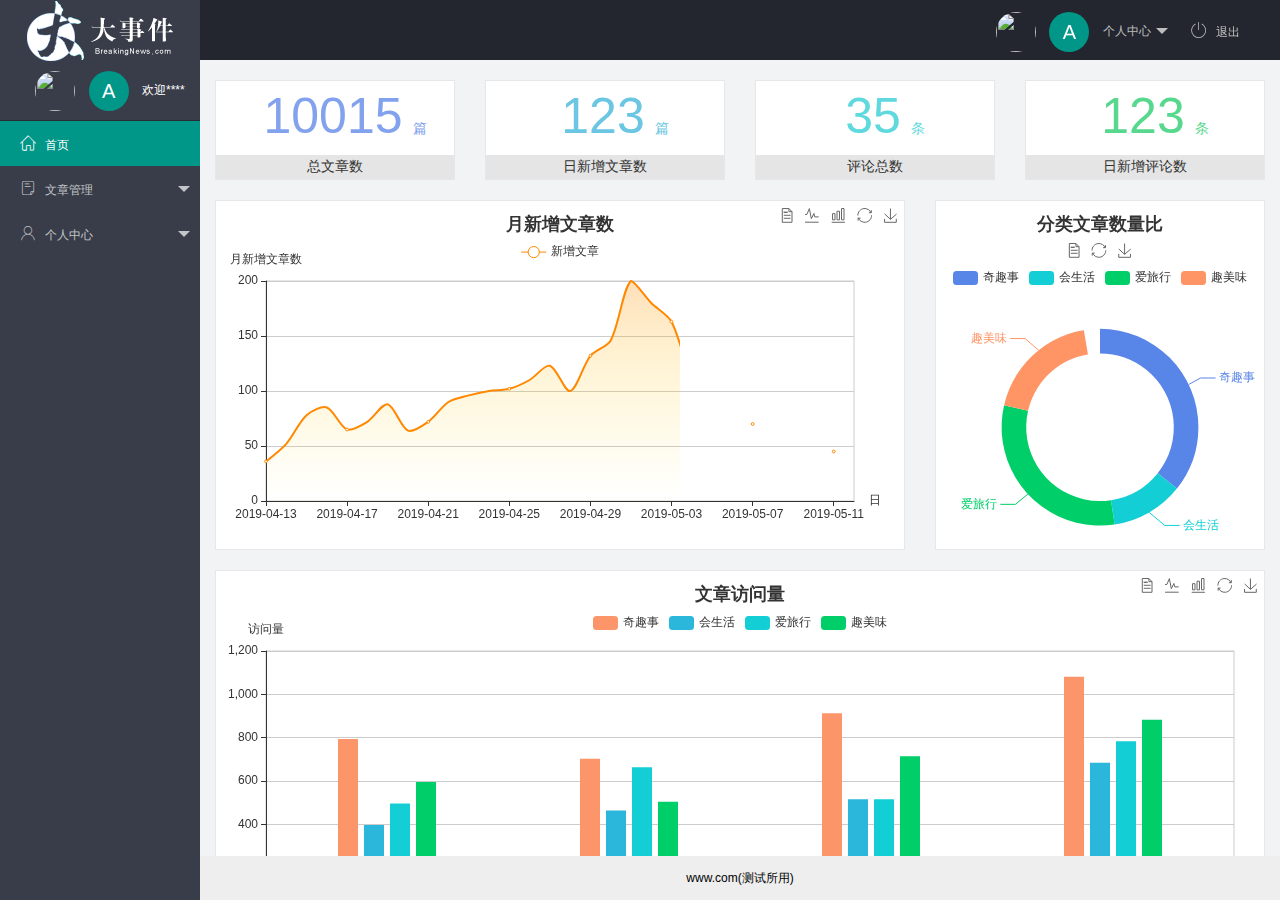
==== commit f7ad3ecb: "完成中心个人开发" ====
--- a/index.html
+++ b/index.html
@@ -28,9 +28,9 @@
                         个人中心
                     </a>
                     <dl class="layui-nav-child">
-                        <dd><a href="">基本资料</a></dd>
-                        <dd><a href="">更换头像</a></dd>
-                        <dd><a href="">重置密码</a></dd>
+                        <dd><a href="/user/user_info.html" target="fm">基本资料</a></dd>
+                        <dd><a href="/user/user_avatar.html" target="fm">更换头像</a></dd>
+                        <dd><a href="/user/user_pwd.html" target="fm">重置密码</a></dd>
                     </dl>
                 </li>
                 <li class="layui-nav-item" lay-header-event="menuRight" lay-unselect>
@@ -67,9 +67,13 @@
                     <li class="layui-nav-item">
                         <a href="javascript:;"><span class="iconfont icon-user"></span> 个人中心</a>
                         <dl class="layui-nav-child">
-                            <dd><a href="javascript:;"><i class="layui-icon layui-icon-face-smile"></i>基本资料</a></dd>
-                            <dd><a href="javascript:;"><i class="layui-icon layui-icon-face-smile"></i>更换头像</a></dd>
-                            <dd><a href="javascript:;"><i class="layui-icon layui-icon-face-smile"></i>重置密码</a></dd>
+                            <dd><a href="/user/user_info.html" target="fm"><i
+                                        class="layui-icon layui-icon-face-smile"></i>基本资料</a>
+                            </dd>
+                            <dd><a href="/user/user_avatar.html" target="fm"><i
+                                        class="layui-icon layui-icon-face-smile"></i>更换头像</a></dd>
+                            <dd><a href="/user/user_pwd.html" target="fm"><i
+                                        class="layui-icon layui-icon-face-smile"></i>重置密码</a></dd>
 
                         </dl>
                     </li>
--- a/assets/css/index.css
+++ b/assets/css/index.css
@@ -56,4 +56,8 @@
     top: 4px;
     color: #fff;
     margin-right: 10px;
+}
+
+.layui-nav-item a {
+    font-size: 12px;
 }